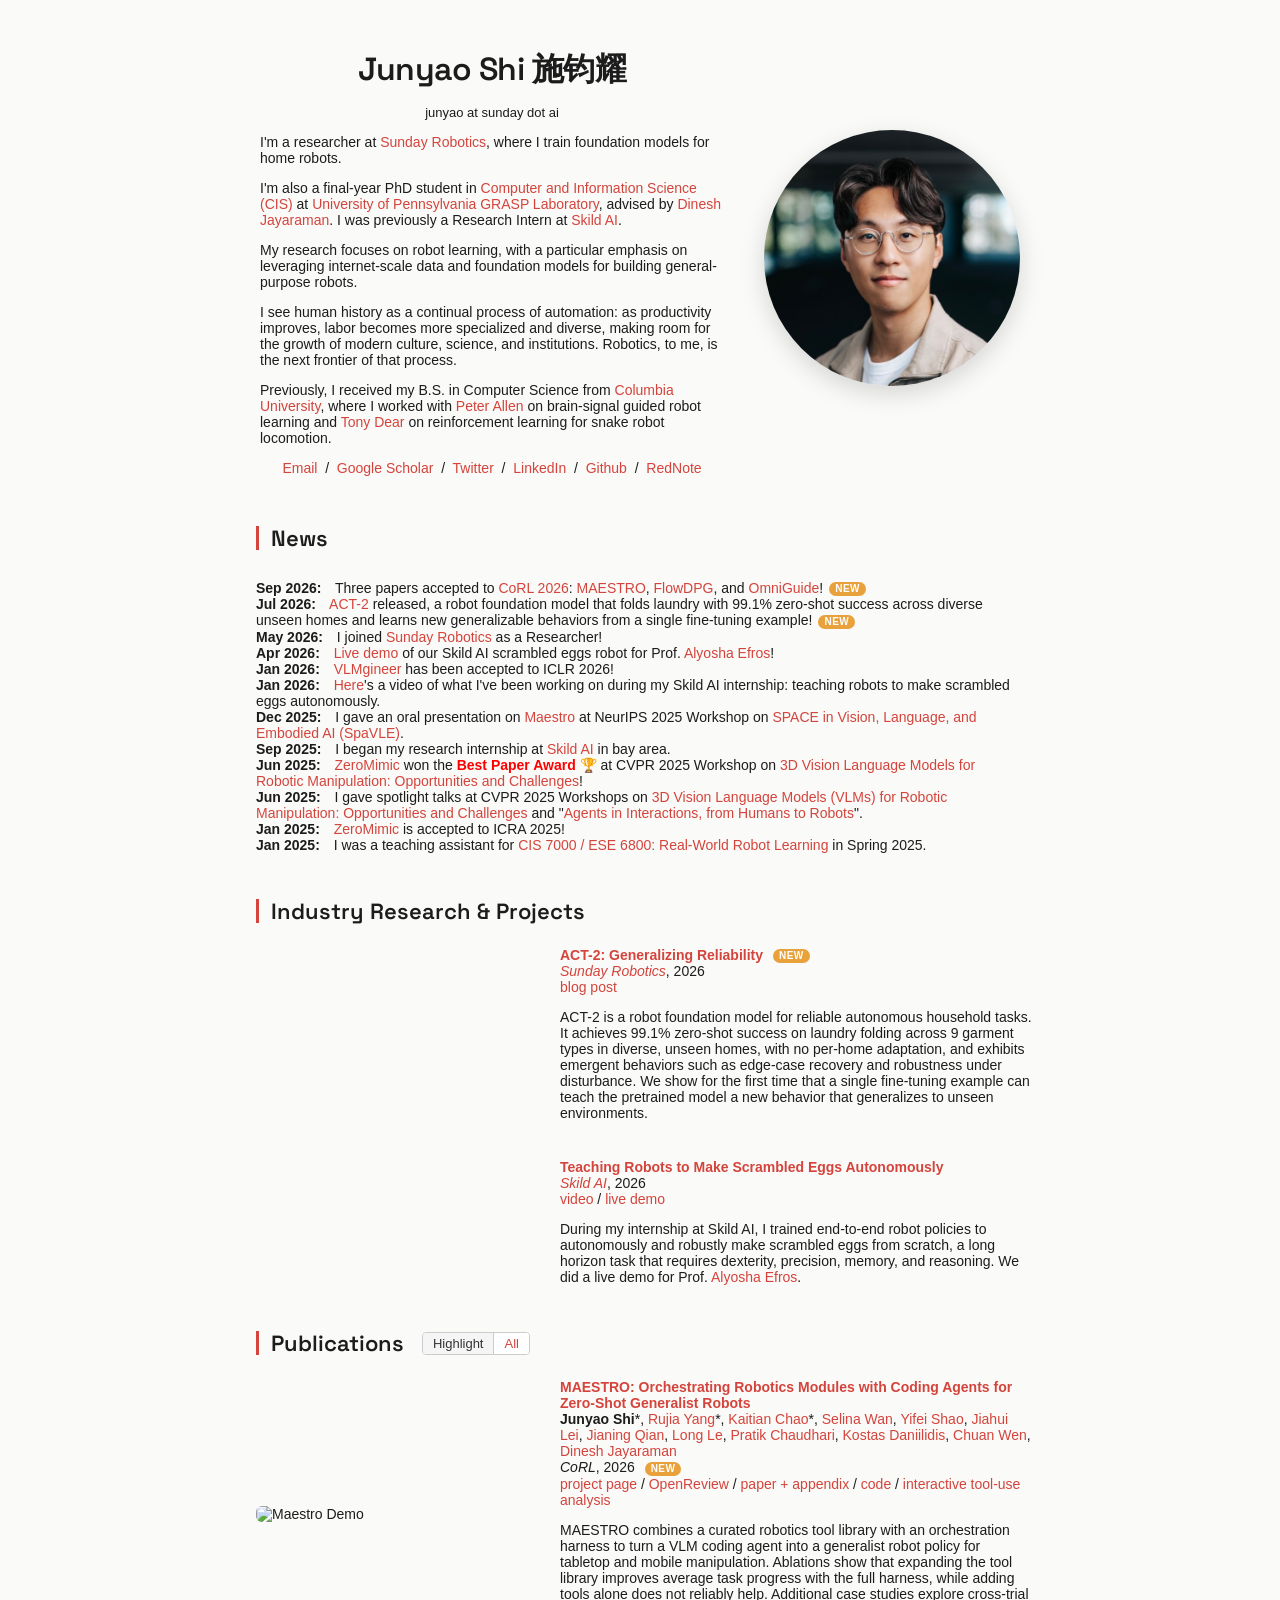
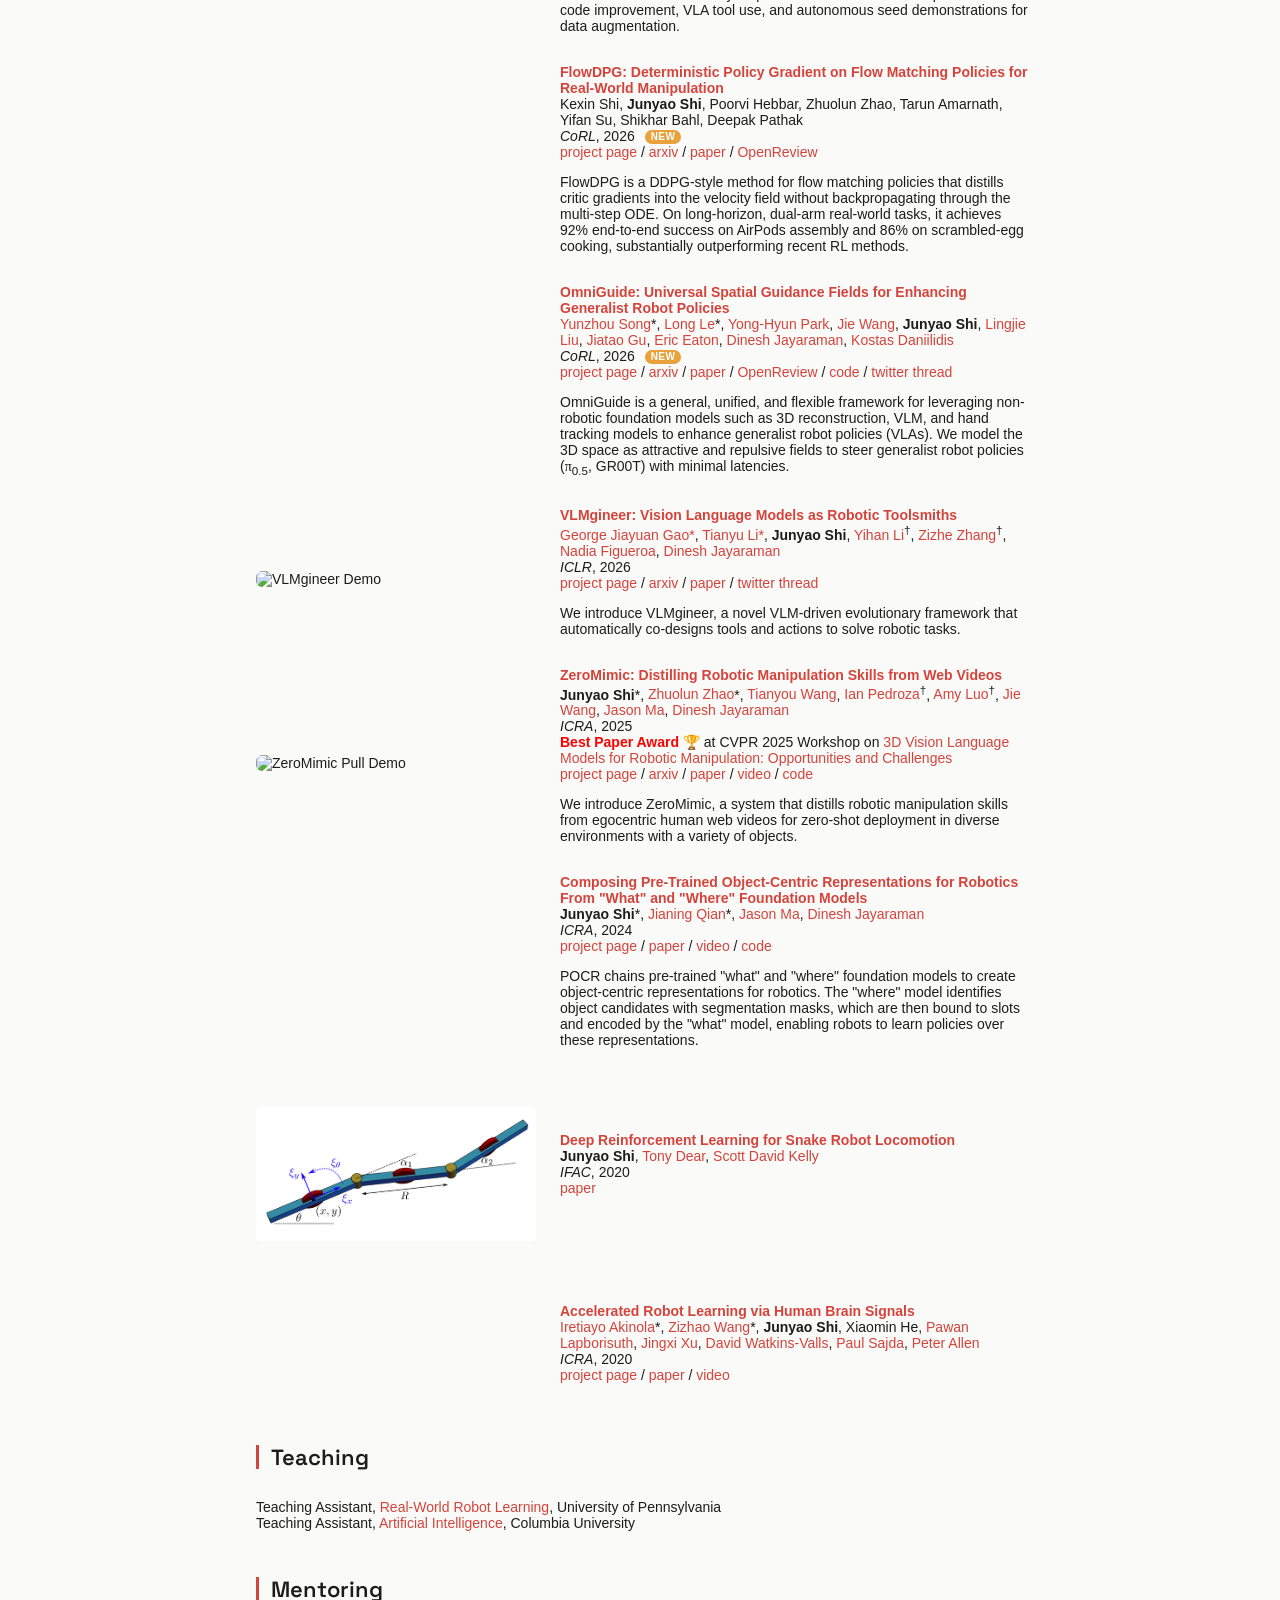
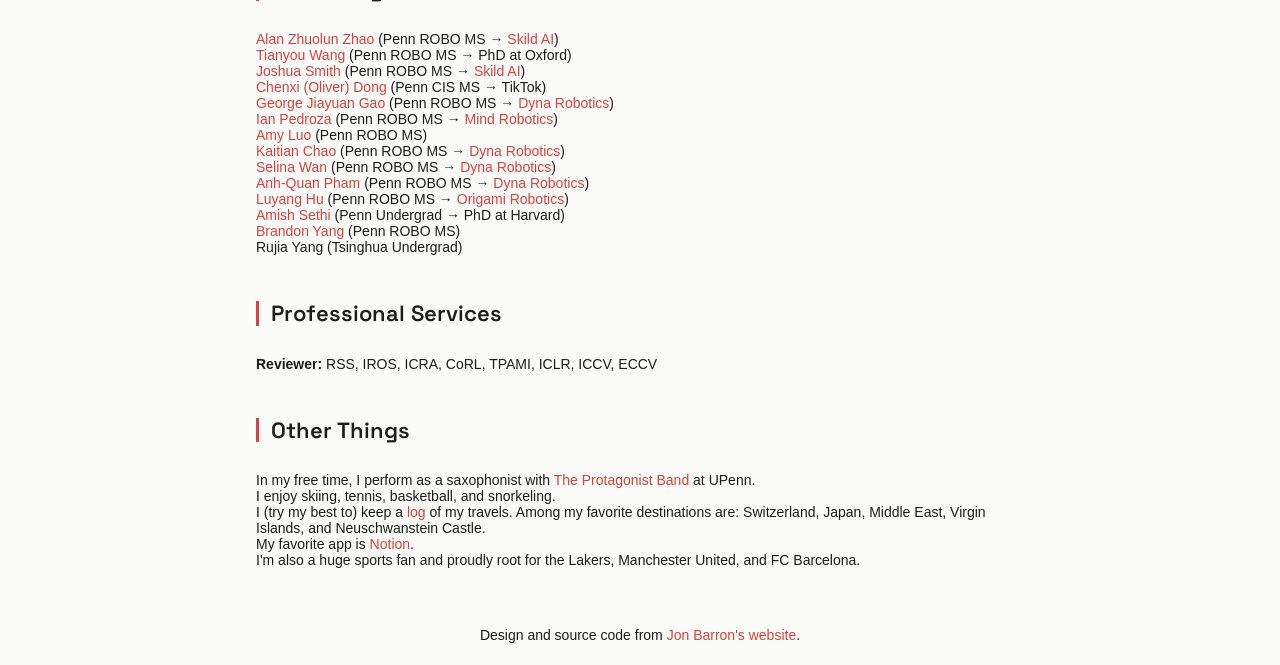
==== index.html @ 3a217b3f "Update MAESTRO code link to penn-pal-lab repository" ====
<!DOCTYPE HTML>
<html lang="en">
  <head>
    <meta http-equiv="Content-Type" content="text/html; charset=UTF-8">

    <title>Junyao Shi</title>

    <meta name="author" content="Junyao Shi">
    <link rel="icon" type="image/png" sizes="32x32" href="images/favicon/memo-32.png">
    <link rel="icon" type="image/png" sizes="16x16" href="images/favicon/memo-16.png">
    <link rel="apple-touch-icon" sizes="180x180" href="images/favicon/memo-180.png">
    <link rel="preconnect" href="https://fonts.googleapis.com">
    <link rel="preconnect" href="https://fonts.gstatic.com" crossorigin>
    <link href="https://fonts.googleapis.com/css2?family=Space+Grotesk:wght@500;600;700&display=swap" rel="stylesheet">
    <link rel="stylesheet" type="text/css" href="stylesheet.css">
    
  </head>

  <body class="filter-highlight">
    <table style="width:100%;max-width:800px;border:0px;border-spacing:0px;border-collapse:separate;margin-right:auto;margin-left:auto;"><tbody>
      <tr style="padding:0px">
        <td style="padding:0px">
          <table style="width:100%;border:0px;border-spacing:0px;border-collapse:separate;margin-right:auto;margin-left:auto;"><tbody>
            <tr style="padding:0px">
              <td style="padding:2.5%;width:63%;vertical-align:middle">
                <p class="name" style="text-align: center;">
                  Junyao Shi 施钧耀
                </p>
                <p style="text-align: center; font-size: small;">
                  junyao at sunday dot ai
                </p>
                <p>I'm a researcher at <a href="https://sunday.ai">Sunday Robotics</a>, where I train foundation models for home robots.
                </p>
                <p>I'm also a final-year PhD student in <a href="https://www.cis.upenn.edu/">Computer and Information Science (CIS)</a>
                  at <a href="https://www.upenn.edu/">University of Pennsylvania</a> <a href="https://www.grasp.upenn.edu/">GRASP Laboratory</a>,
                  advised by <a href="https://www.seas.upenn.edu/~dineshj/">Dinesh Jayaraman</a>. I was previously a Research Intern at <a href="https://www.skild.ai/">Skild AI</a>.
                </p>
                <p>
                  My research focuses on robot learning, with a particular emphasis on leveraging internet-scale data and foundation models for building general-purpose robots. 
                  <!-- My ultimate goal is to free humans from dangerous or mundane tasks by entrusting them to machines. -->
                </p>
                <p>
                  I see human history as a continual process of automation: as productivity improves, labor becomes more specialized and diverse, making room for the growth of modern culture, science, and institutions. Robotics, to me, is the next frontier of that process.</p>
                <p>
                  Previously, I received my B.S. in Computer Science from <a href="https://www.columbia.edu/">Columbia University</a>, 
                  where I worked with <a href="https://www.cs.columbia.edu/~allen/">Peter Allen</a> on brain-signal guided robot learning 
                  and <a href="https://tonydear.com/">Tony Dear</a> on reinforcement learning for snake robot locomotion.
                </p>
                <p>
                  <!-- <span style="color:#b35a20;">Feel free to reach out if interested in research discussion / collaboration! </span> -->
                  <!-- <span style="color:#b35a20;">I am also looking to mentor highly motivated students to work on research projects.  -->
                    <!-- Please send me an email if you are interested.</span> -->
                </p>
                <p style="text-align:center">
                  <a href="mailto:junys@engineering.upenn.edu">Email</a> &nbsp;/&nbsp;
                  <!-- <a href="data/JonBarron-bio.txt">Bio</a> &nbsp;/&nbsp; -->
                  <a href="https://scholar.google.com/citations?user=XAhGkq8AAAAJ&hl">Google Scholar</a> &nbsp;/&nbsp;
                  <!-- <a href="data/Junyao_Shi_CV_2026_3.pdf">CV</a> &nbsp;/&nbsp; -->
                  <a href="https://x.com/JunyaoShi">Twitter</a> &nbsp;/&nbsp;
                  <a href="https://www.linkedin.com/in/junyaoshi/">LinkedIn</a> &nbsp;/&nbsp;
                  <!-- <a href="https://bsky.app/profile/jonbarron.bsky.social">Bluesky</a> &nbsp;/&nbsp; -->
                  <a href="https://github.com/junyaoshi">Github</a> &nbsp;/&nbsp;
                  <a href="https://www.xiaohongshu.com/user/profile/5b70483bf7e8b94224af2e6e">RedNote</a>
                </p>
              </td>
              <td style="padding:2.5%;width:37%;max-width:37%">
                <a href="images/JunyaoShi.jpeg"><img style="width:100%;max-width:100%;object-fit: cover; border-radius: 50%;" alt="profile photo" src="images/JunyaoShi.jpeg" class="hoverZoomLink profile-photo"></a>
              </td>
            </tr>
          </tbody></table>

          <table style="width:100%;border:0px;border-spacing:0px;border-collapse:separate;margin-right:auto;margin-left:auto;"><tbody>
            <tr>
              <td style="padding:16px;width:100%;vertical-align:middle">
                <h2>News</h2>
              </td>
            </tr>
          </tbody></table>
          <table style="width:100%;border:0px;border-spacing:0px;border-collapse:separate;margin-right:auto;margin-left:auto;"><tbody>
            <tr>
              <td style="padding:0px 16px 16px 16px;width:100%;vertical-align:middle">
                <ul style="list-style-type: none; padding-left: 0;">
                  <li><strong style="margin-right: 10px;">Sep 2026:</strong> Three papers accepted to <a href="https://www.corl.org/">CoRL 2026</a>: <a href="https://maestro-robot.github.io/">MAESTRO</a>, <a href="https://flowdpg.github.io/">FlowDPG</a>, and <a href="https://omniguide.github.io/">OmniGuide</a>!<span class="new-badge">New</span></li>
                  <li><strong style="margin-right: 10px;">Jul 2026:</strong> <a href="https://www.sunday.ai/blog/act-2-preview">ACT-2</a> released, a robot foundation model that folds laundry with 99.1% zero-shot success across diverse unseen homes and learns new generalizable behaviors from a single fine-tuning example!<span class="new-badge">New</span></li>
                  <li><strong style="margin-right: 10px;">May 2026:</strong> I joined <a href="https://sunday.ai">Sunday Robotics</a> as a Researcher!</li>
                  <li><strong style="margin-right: 10px;">Apr 2026:</strong> <a href="https://x.com/JunyaoShi/status/2042015315794800910?s=20">Live demo</a> of our Skild AI scrambled eggs robot for Prof. <a href="https://people.eecs.berkeley.edu/~efros/">Alyosha Efros</a>!</li>
                  <li><strong style="margin-right: 10px;">Jan 2026:</strong> <a href="https://vlmgineer.github.io/release">VLMgineer</a> has been accepted to ICLR 2026!</li>
                  <li><strong style="margin-right: 10px;">Jan 2026:</strong> <a href="https://x.com/JunyaoShi/status/2010837806328004721">Here</a>'s a video of what I've been working on during my Skild AI internship: teaching robots to make scrambled eggs autonomously.</li>
                  <li><strong style="margin-right: 10px;">Dec 2025:</strong> I gave an oral presentation on <a href="https://maestro-robot.github.io/">Maestro</a> at NeurIPS 2025 Workshop on <a href="https://space-in-vision-language-embodied-ai.github.io/">SPACE in Vision, Language, and Embodied AI (SpaVLE)</a>.</li>
                  <!-- <li><strong style="margin-right: 10px;">Sep 2025:</strong> I presented an oral talk on <a href="https://maestro-robot.github.io/">Maestro</a> at <a href="https://sites.google.com/view/corl-roboarena">CoRL 2025 RoboArena Workshop</a>.</li> -->
                  <li><strong style="margin-right: 10px;">Sep 2025:</strong> I began my research internship at <a href="https://www.skild.ai/">Skild AI</a> in bay area.</li>
                  <!-- <li><strong style="margin-right: 10px;">Jun 2025:</strong> I will be joining <a href="https://www.skild.ai/">Skild AI</a> in bay area as a Research Intern in Sept 2025.</li> -->
                  <!-- <li><strong style="margin-right: 10px;">Jun 2025:</strong> <a href="https://vlmgineer.github.io/release">VLMgineer</a> is accepted to oral at RSS 2025 Workshop on <a href="https://rss-hardware-intelligence.github.io/">Robot Hardware-Aware Intelligence</a>!</li> -->
                  <li><strong style="margin-right: 10px;">Jun 2025:</strong> <a href="https://zeromimic.github.io/">ZeroMimic</a> won the <span style="color:red;"><strong>Best Paper Award 🏆</strong></span> 
                    at CVPR 2025 Workshop on <a href="https://robo-3dvlms.github.io/">3D Vision Language Models for Robotic Manipulation: Opportunities and Challenges</a>!</li>
                  <li><strong style="margin-right: 10px;">Jun 2025:</strong> I gave spotlight talks at CVPR 2025 Workshops on
                    <a href="https://robo-3dvlms.github.io/">3D Vision Language Models (VLMs) for Robotic Manipulation: Opportunities and Challenges</a> and "<a href="https://agents-in-interactions.github.io/">Agents in Interactions, from Humans to Robots</a>".</li>
                  <li><strong style="margin-right: 10px;">Jan 2025:</strong> <a href="https://zeromimic.github.io/">ZeroMimic</a> is accepted to ICRA 2025!</li>
                  <li><strong style="margin-right: 10px;">Jan 2025:</strong> I was a teaching assistant for <a href="https://antonilo.github.io/real_world_robot_learning_sp25/">CIS 7000 / ESE 6800: Real-World Robot Learning</a> in Spring 2025.</li>
                  <!-- <li><strong style="margin-right: 10px;">May 2024:</strong>Presented <a href="https://sites.google.com/view/pocr">POCR</a> at ICRA 2024.</li> -->
                </ul>
              </td>
            </tr>
          </tbody></table>

          <table style="width:100%;border:0px;border-spacing:0px;border-collapse:separate;margin-right:auto;margin-left:auto;"><tbody>
            <tr>
              <td style="padding:16px;width:100%;vertical-align:middle">
                <h2>Industry Research &amp; Projects</h2>
              </td>
            </tr>
          </tbody></table>
          <table style="width:100%;border:0px;border-spacing:0px;border-collapse:separate;margin-right:auto;margin-left:auto;"><tbody>

    <tr>
      <td style="padding:16px;width:20%;vertical-align:middle">
        <div style="display:flex; align-items:center; justify-content:center;">
          <div class="one">
            <div class="two" id="act2_video" style="opacity:1;">
              <video width="100%" height="100%" muted autoplay loop playsinline>
                <source src="images/sunday/act2_folding.mp4" type="video/mp4">
                Your browser does not support the video tag.
              </video>
            </div>
          </div>
        </div>
      </td>
      <td style="padding:8px;width:80%;vertical-align:middle">
        <a href="https://www.sunday.ai/blog/act-2-preview">
          <span class="papertitle">ACT-2: Generalizing Reliability</span>
        </a>
        <span class="new-badge">New</span>
        <br>
        <em><a href="https://sunday.ai">Sunday Robotics</a></em>, 2026
        <br>
        <a href="https://www.sunday.ai/blog/act-2-preview">blog post</a>
        <p></p>
        <p>
          ACT-2 is a robot foundation model for reliable autonomous household tasks. It achieves 99.1% zero-shot success on laundry folding across 9 garment types in diverse, unseen homes, with no per-home adaptation, and exhibits emergent behaviors such as edge-case recovery and robustness under disturbance. We show for the first time that a single fine-tuning example can teach the pretrained model a new behavior that generalizes to unseen environments.
        </p>
      </td>
    </tr>

    <tr>
      <td style="padding:16px;width:20%;vertical-align:middle">
        <div style="display:flex; align-items:center; justify-content:center;">
          <div class="one">
            <div class="two" id="skild_eggs_video" style="opacity:1;">
              <video width="100%" height="100%" muted autoplay loop playsinline>
                <source src="images/skild/skild_scrambled_eggs.MP4" type="video/mp4">
                Your browser does not support the video tag.
              </video>
            </div>
          </div>
        </div>
      </td>
      <td style="padding:8px;width:80%;vertical-align:middle">
        <a href="https://x.com/JunyaoShi/status/2010837806328004721">
          <span class="papertitle">Teaching Robots to Make Scrambled Eggs Autonomously</span>
        </a>
        <br>
        <!-- <strong>Junyao Shi</strong> -->
        <!-- <br> -->
        <em><a href="https://www.skild.ai/">Skild AI</a></em>, 2026
        <br>
        <a href="https://x.com/JunyaoShi/status/2010837806328004721">video</a>
        /
        <a href="https://x.com/JunyaoShi/status/2042015315794800910?s=20">live demo</a>
        <p></p>
        <p>
          During my internship at Skild AI, I trained end-to-end robot policies to autonomously and robustly make scrambled eggs from scratch, a long horizon task that requires dexterity, precision, memory, and reasoning. We did a live demo for Prof. <a href="https://people.eecs.berkeley.edu/~efros/">Alyosha Efros</a>.
        </p>
      </td>
    </tr>

          </tbody></table>

          <table style="width:100%;border:0px;border-spacing:0px;border-collapse:separate;margin-right:auto;margin-left:auto;"><tbody>
              <tr>
              <td style="padding:16px;width:100%;vertical-align:middle">
                <!-- <h2>Research</h2> -->
                <h2 style="display:inline-block;vertical-align:middle;">Publications</h2>
                <span class="pub-toggle" role="tablist" aria-label="Publications filter">
                  <button type="button" class="active" data-filter="highlight" aria-pressed="true">Highlight</button>
                  <button type="button" data-filter="all" aria-pressed="false">All</button>
                </span>
                <!-- <p>
                  I'm interested in computer vision, deep learning, generative AI, and image processing. Most of my research is about inferring the physical world (shape, motion, color, light, etc) from images, usually with radiance fields. Some papers are <span class="highlight">highlighted</span>.
                </p> -->
              </td>
            </tr>
          </tbody></table>
          <table style="width:100%;border:0px;border-spacing:0px;border-collapse:separate;margin-right:auto;margin-left:auto;"><tbody>

    <tr>
      <td style="padding:16px;width:20%;vertical-align:middle">
        <div style="display:flex; align-items:center; justify-content:center;">
          <div class="one">
            <div class="two" id="maestro_video" style="opacity:1;">
              <img width="100%" src="images/maestro/maestro-mobile.gif" alt="Maestro Demo">
            </div>
          </div>
        </div>
      </td>
      <td style="padding:8px;width:80%;vertical-align:middle">
        <a href="https://maestro-robot.github.io/">
          <span class="papertitle">MAESTRO: Orchestrating Robotics Modules with Coding Agents for Zero-Shot Generalist Robots</span>
        </a>
        <br>
        <strong>Junyao Shi</strong>*,
        <a href="https://www.linkedin.com/in/rujia-yang-810415356/">Rujia Yang</a>*,
        <a href="https://beethoven-q.github.io/kaitianchao/">Kaitian Chao</a>*,
        <a href="https://selina22.github.io/">Selina Wan</a>,
        <a href="https://shaoyifei96.github.io/">Yifei Shao</a>,
        <a href="https://jiahuilei.com/">Jiahui Lei</a>,
        <a href="https://scholar.google.com/citations?user=o67NTxYAAAAJ&hl=en">Jianing Qian</a>,
        <a href="https://vlongle.github.io/">Long Le</a>,
        <a href="https://pratikac.github.io/">Pratik Chaudhari</a>,
        <a href="https://www.cis.upenn.edu/~kostas/">Kostas Daniilidis</a>,
        <a href="https://alvinwen428.github.io/">Chuan Wen</a>,
        <a href="https://www.seas.upenn.edu/~dineshj/">Dinesh Jayaraman</a>
        <br>
        <em>CoRL</em>, 2026 <span class="new-badge">New</span>
        <br>
        <a href="https://maestro-robot.github.io/">project page</a>
        /
        <a href="https://openreview.net/forum?id=BxW31Dilgn">OpenReview</a>
        /
        <a href="data/MAESTRO.pdf">paper + appendix</a>
        /
        <a href="https://github.com/penn-pal-lab/maestro">code</a>
        /
        <a href="https://maestro-robot.github.io/Interactive_visualization/">interactive tool-use analysis</a>
        <p></p>
        <p>
          MAESTRO combines a curated robotics tool library with an orchestration harness to turn a VLM coding agent into a generalist robot policy for tabletop and mobile manipulation. Ablations show that expanding the tool library improves average task progress with the full harness, while adding tools alone does not reliably help. Additional case studies explore cross-trial code improvement, VLA tool use, and autonomous seed demonstrations for data augmentation.
        </p>
      </td>
    </tr>

    <tr>
      <td style="padding:16px;width:20%;vertical-align:middle">
        <div style="display:flex; align-items:center; justify-content:center;">
          <div class="one">
            <div class="two" id="flowdpg_video" style="opacity:1;">
              <video width="100%" height="100%" muted autoplay loop playsinline>
                <source src="images/flowdpg/flowdpg_regrasp.mp4" type="video/mp4">
                Your browser does not support the video tag.
              </video>
            </div>
          </div>
        </div>
      </td>
      <td style="padding:8px;width:80%;vertical-align:middle">
        <a href="https://flowdpg.github.io/">
          <span class="papertitle">FlowDPG: Deterministic Policy Gradient on Flow Matching Policies for Real-World Manipulation</span>
        </a>
        <br>
        Kexin Shi,
        <strong>Junyao Shi</strong>,
        Poorvi Hebbar,
        Zhuolun Zhao,
        Tarun Amarnath,
        Yifan Su,
        Shikhar Bahl,
        Deepak Pathak
        <br>
        <em>CoRL</em>, 2026 <span class="new-badge">New</span>
        <br>
        <a href="https://flowdpg.github.io/">project page</a>
        /
        <a href="https://arxiv.org/abs/2606.22303">arxiv</a>
        /
        <a href="https://flowdpg.github.io/static/images/main.pdf">paper</a>
        /
        <a href="https://openreview.net/forum?id=Wv9xF5Ii7L">OpenReview</a>
        <p></p>
        <p>
          FlowDPG is a DDPG-style method for flow matching policies that distills critic gradients into the velocity field without backpropagating through the multi-step ODE. On long-horizon, dual-arm real-world tasks, it achieves 92% end-to-end success on AirPods assembly and 86% on scrambled-egg cooking, substantially outperforming recent RL methods.
        </p>
      </td>
    </tr>

    <tr>
      <td style="padding:16px;width:20%;vertical-align:middle">
        <div style="display:flex; align-items:center; justify-content:center;">
          <div class="one">
            <div class="two" id="omniguide_video" style="opacity:1;">
              <video width="100%" height="100%" muted autoplay loop playsinline>
                <source src="images/omniguide/omniguide_thumbnail.mp4" type="video/mp4">
                Your browser does not support the video tag.
              </video>
            </div>
          </div>
        </div>
      </td>
      <td style="padding:8px;width:80%;vertical-align:middle">
        <a href="https://omniguide.github.io/">
          <span class="papertitle">OmniGuide: Universal Spatial Guidance Fields for Enhancing Generalist Robot Policies</span>
        </a>
        <br>
        <a href="https://timsong412.github.io/">Yunzhou Song</a>*,
        <a href="https://vlongle.github.io/">Long Le</a>*,
        <a href="https://enkeejunior1.github.io/">Yong-Hyun Park</a>,
        <a href="https://everloom-129.github.io/">Jie Wang</a>,
        <strong>Junyao Shi</strong>,
        <a href="https://www.cis.upenn.edu/~lingjie/">Lingjie Liu</a>,
        <a href="https://jiataogu.me/">Jiatao Gu</a>,
        <a href="https://www.seas.upenn.edu/~eeaton/">Eric Eaton</a>,
        <a href="https://www.seas.upenn.edu/~dineshj/">Dinesh Jayaraman</a>,
        <a href="https://www.cis.upenn.edu/~kostas/">Kostas Daniilidis</a>
        <br>
        <em>CoRL</em>, 2026 <span class="new-badge">New</span>
        <br>
        <a href="https://omniguide.github.io/">project page</a>
        /
        <a href="https://arxiv.org/abs/2603.10052">arxiv</a>
        /
        <a href="https://arxiv.org/pdf/2603.10052">paper</a>
        /
        <a href="https://openreview.net/forum?id=PEWWDUL10X">OpenReview</a>
        /
        <a href="https://github.com/daniilidis-group/OmniGuide">code</a>
        /
        <a href="https://x.com/KostasPenn/status/2032264579309310446?s=20">twitter thread</a>
        <p></p>
        <p>
          OmniGuide is a general, unified, and flexible framework for leveraging non-robotic foundation models such as 3D reconstruction, VLM, and hand tracking models to enhance generalist robot policies (VLAs). We model the 3D space as attractive and repulsive fields to steer generalist robot policies (<span style="font-family: 'Cambria Math', 'STIX Two Math', 'Latin Modern Math', serif; font-style: normal;">&#960;</span><sub>0.5</sub>, GR00T) with minimal latencies.
        </p>
      </td>
    </tr>

    <tr>
      <td style="padding:16px;width:20%;vertical-align:middle">
        <div style="display:flex; align-items:center; justify-content:center;">
          <div class="one">
            <div class="two" id="vlmgineer_video" style="opacity:1;">
              <img width="100%" src="images/vlmgineer/vlmgineer-intro-cut.gif" alt="VLMgineer Demo">
            </div>
          </div>
        </div>
      </td>
      <td style="padding:8px;width:80%;vertical-align:middle">
        <a href="https://vlmgineer.github.io/release">
          <span class="papertitle">VLMgineer: Vision Language Models as Robotic Toolsmiths</span>
        </a>
        <br>
        <a href="https://ggao22.github.io/">George Jiayuan Gao*</a>,
        <a href="https://imtianyuli.com/">Tianyu Li*</a>,
        <strong>Junyao Shi</strong>,
        <a href="https://yihanli126.github.io/">Yihan Li</a><sup>†</sup>,
        <a href="https://www.grasp.upenn.edu/people/zizhe-zhang/">Zizhe Zhang</a><sup>†</sup>,
        <a href="https://nbfigueroa.github.io/">Nadia Figueroa</a>,
        <a href="https://www.seas.upenn.edu/~dineshj/">Dinesh Jayaraman</a>
        <br>
        <em>ICLR</em>, 2026 
        <br>
        <a href="https://vlmgineer.github.io/release">project page</a>
        /
        <a href="https://arxiv.org/abs/2507.12644">arxiv</a>
        /
        <a href="https://vlmgineer.github.io/static/VLMgineer.pdf">paper</a>
        /
        <a href="https://x.com/JunyaoShi/status/1936529447605170639">twitter thread</a>
        <p></p>
        <p>
          We introduce VLMgineer, a novel VLM-driven evolutionary framework that automatically co-designs tools and actions to solve robotic tasks.
        </p>
      </td>
    </tr>

    <tr class="non-highlight">
      <td style="padding:16px;width:20%;vertical-align:middle">
        <div style="display:flex; align-items:center; justify-content:center;">
          <div class="one">
            <div class="two" id="p2r_image" style="opacity:1;">
              <img width="100%" src="images/points2reward/p2r_method.jpg" alt="Points2Reward Method">
            </div>
          </div>
        </div>
      </td>
      <td style="padding:8px;width:80%;vertical-align:middle">
        <a href="#">
          <span class="papertitle">Points2Reward: Robotic Manipulation Rewards from Just One Video</span>
        </a>
        <br>
        <strong>Junyao Shi</strong>,
        <a href="https://www.linkedin.com/in/joshua-smith-32b165158/">Joshua Smith</a>,
        <a href="https://scholar.google.com/citations?user=o67NTxYAAAAJ&hl">Jianing Qian</a>,
        <a href="https://www.seas.upenn.edu/~dineshj/">Dinesh Jayaraman</a>
        <br>
        <a href="https://points2reward.github.io/">project page</a>
        /
        <a href="https://points2reward.github.io/static/Points2Reward.pdf">paper</a>
        <br>
        <em>RSS Workshop on Semantic Reasoning and Goal Understanding in Robotics</em>, 2025
        <br>
        <p></p>
        <p>
          We propose "Points2Reward" (P2R), which effectively computes dense rewards from a single video. To do this, P2R tracks task-relevant object points in task demonstrations and policy rollouts, and matches them to compare the desired and achieved object trajectories to generate reward scores.
        </p>
      </td>
    </tr>

    <tr>
      <td style="padding:16px;width:20%;vertical-align:middle">
        <div style="display:flex; align-items:center; justify-content:center;">
          <div class="one">
            <div class="two" id="zeromimic_video" style="opacity:1;">
              <img width="100%" src="images/zeromimic/zeromimic_pull_gif.gif" alt="ZeroMimic Pull Demo">
            </div>
          </div>
        </div>
      </td>
      <td style="padding:8px;width:80%;vertical-align:middle">
        <a href="https://zeromimic.github.io/">
          <span class="papertitle">ZeroMimic: Distilling Robotic Manipulation Skills from Web Videos</span>
        </a>
        <br>
        <strong>Junyao Shi</strong>*,
        <a href="https://zhaolebor.github.io/">Zhuolun Zhao</a>*,
        <a href="https://viccccciv.github.io/Tianyouwang.github.io/">Tianyou Wang</a>,
        <a href="https://ianpedroza.github.io/">Ian Pedroza</a><sup>†</sup>,
        <a href="https://www.linkedin.com/in/amy-luo-187962199/">Amy Luo</a><sup>†</sup>,
        <a href="https://everloom-129.github.io/">Jie Wang</a>,
        <a href="https://jasonma2016.github.io/">Jason Ma</a>,
        <a href="https://www.seas.upenn.edu/~dineshj/">Dinesh Jayaraman</a>
        <br>
        <em>ICRA</em>, 2025 
        <br>
        <font color="red"><strong>Best Paper Award 🏆</strong></font> at CVPR 2025 Workshop on <a href="https://robo-3dvlms.github.io/">3D Vision Language Models for Robotic Manipulation: Opportunities and Challenges</a>
        <br>
        <a href="https://zeromimic.github.io/">project page</a>
        /
        <a href="https://arxiv.org/abs/2503.23877">arxiv</a>
        /
        <a href="https://zeromimic.github.io/static/ZeroMimic.pdf">paper</a>
        /
        <a href="https://youtu.be/nFhNSsR7TEY">video</a>
        /
        <a href="https://github.com/junyaoshi/ZeroMimic">code</a>
        <p></p>
        <p>
          We introduce ZeroMimic, a system that distills robotic manipulation skills from egocentric human web videos for zero-shot deployment in diverse environments with a variety of objects. 
        </p>
      </td>
    </tr>

    <tr>
      <td style="padding:16px;width:20%;vertical-align:middle">
        <div style="display:flex; align-items:center; justify-content:center;">
          <div class="one">
            <div class="two" id="pocr_video" style="opacity:1;">
              <video width="100%" height="100%" muted autoplay loop playsinline>
                <source src="images/pocr/video-pocr.mp4" type="video/mp4">
                Your browser does not support the video tag.
              </video>
            </div>
          </div>
        </div>
      </td>
      <td style="padding:8px;width:80%;vertical-align:middle">
        <a href="https://sites.google.com/view/pocr">
          <span class="papertitle">Composing Pre-Trained Object-Centric Representations for Robotics From "What" and "Where" Foundation Models
            </span>
        </a>
        <br>
        <strong>Junyao Shi</strong>*,
        <a href="https://scholar.google.com/citations?user=o67NTxYAAAAJ&hl">Jianing Qian</a>*,
        <a href="https://jasonma2016.github.io/">Jason Ma</a>,
        <a href="https://www.seas.upenn.edu/~dineshj/">Dinesh Jayaraman</a>
        <br>
        <em>ICRA</em>, 2024 
        <!-- &nbsp;<font color="red"><strong>(Oral Presentation)</strong></font> -->
        <br>
        <a href="https://sites.google.com/view/pocr">project page</a>
        /
        <a href="https://arxiv.org/abs/2404.13474">paper</a>
        /
        <a href="https://youtu.be/nP28ONBXh-I">video</a>
        /
        <a href="https://github.com/junyaoshi/POCR">code</a>
        <p></p>
        <p>
          POCR chains pre-trained "what" and "where" foundation models to create object-centric representations for robotics. 
          The "where" model identifies object candidates with segmentation masks, which are then bound to slots and encoded by the "what" model, 
          enabling robots to learn policies over these representations.
    </tr>

    <tr class="non-highlight">
      <td style="padding:16px;width:20%;vertical-align:middle">
        <div style="display:flex; align-items:center; justify-content:center;">
          <div class="one">
            <div class="two" id="dontyell_image" style="opacity:1;">
              <img src="images/dont_yell/dont_yell.png" width="100%" alt="Don't Yell at Your Robot" style="margin-top: 20px;">
            </div>
          </div>
        </div>
      </td>
      <td style="padding:8px;width:80%;vertical-align:middle">
        <a href="https://sites.google.com/sas.upenn.edu/dontyellatyourrobot">
          <span class="papertitle">
            Don't Yell at Your Robot: Physical Correction as the Collaborative Interface for Language Model Powered Robots
          </span>
        </a>
        <br>
        <a href="https://zhangchuye.github.io/">Chuye Zhang</a>*,
        <a href="https://scholar.google.com/citations?user=MpdsJF0AAAAJ&hl=en">Yifei Simon Shao</a>*,
        <a href="https://www.linkedin.com/in/theharshilparekh/">Harshil Parekh</a>,
        <strong>Junyao Shi</strong>,
        <a href="https://pratikac.github.io/">Pratik Chaudhari</a>,
        <a href="https://www.kumarrobotics.org/">Vijay Kumar</a>,
        <a href="https://nbfigueroa.github.io/">Nadia Figueroa</a>
        <br>
        <em>RSS Generative Modeling meets HRI Workshop</em>, 2024
        <br>
        <!-- <p></p> -->

        <a href="https://sites.google.com/sas.upenn.edu/dontyellatyourrobot">project page</a>
        /
        <a href="https://arxiv.org/abs/2412.12602">paper</a>
        /
        <a href="https://youtu.be/fY_BDzoNCw8?si=Wv90SmtfRmTtrI12">video</a>

      </td>
    </tr>
            
    <tr class="non-highlight">
      <td style="padding:16px;width:20%;vertical-align:middle">
        <div style="display:flex; align-items:center; justify-content:center;">
          <div class="one">
            <div class="two" id="maximizing_bci_image" style="opacity:1;">
              <img src="images/active_brain_rl/active_brain_rl.png" width="100%" alt="Maximizing BCI Human Feedback Using Active Learning" style="margin-top: 20px;">
            </div>
          </div>
        </div>
      </td>
      <td style="padding:8px;width:80%;vertical-align:middle">
        <a href="https://arxiv.org/abs/2008.04873">
          <span class="papertitle">
            Maximizing BCI Human Feedback Using Active Learning
          </span>
        </a>
        <br>
        <a href="https://wangzizhao.github.io/">Zizhao Wang</a>*, 
        <strong>Junyao Shi</strong>*, 
        <a href="https://research.nvidia.com/person/iretiayo-akinola">Iretiayo Akinola</a>*, 
        <a href="https://www.cs.columbia.edu/~allen/">Peter Allen</a>
        <br>
        <em>IROS</em>, 2020   	
        <br>
        <a href="https://arxiv.org/abs/2008.04873">paper</a>
      </td>
    </tr>

    <tr>
      <td style="padding:16px;width:20%;vertical-align:middle">
        <div style="display:flex; align-items:center; justify-content:center;">
          <div class="one">
            <div class="two" id="deep_reinforcement_learning_image" style="opacity:1;">
              <img src="images/snake_rl/snake_rl.png" width="100%" alt="Deep Reinforcement Learning for Snake Robot Locomotion" style="margin-top: 20px;">
            </div>
          </div>
        </div>
      </td>
      <td style="padding:8px;width:80%;vertical-align:middle">
        <a href="https://ifatwww.et.uni-magdeburg.de/ifac2020/media/pdfs/3952.pdf">
          <span class="papertitle">
            Deep Reinforcement Learning for Snake Robot Locomotion
          </span>
        </a>
        <br>
        <strong>Junyao Shi</strong>, 
        <a href="https://tonydear.com/">Tony Dear</a>, 
        <a href="https://scottdavidkelly.wikidot.com/">Scott David Kelly</a>
        <br>
        <em>IFAC</em>, 2020
        <br>
        <a href="https://ifatwww.et.uni-magdeburg.de/ifac2020/media/pdfs/3952.pdf">paper</a>
      </td>
    </tr>

    <tr>
      <td style="padding:16px;width:20%;vertical-align:middle">
        <div style="display:flex; align-items:center; justify-content:center;">
          <div class="one">
            <div class="two" id="accelerated_robot_learning_video" style="opacity:1;">
              <video width="100%" height="100%" muted autoplay loop playsinline>
                <source src="images/brain_rl/icra2020_bci.mp4" type="video/mp4">
                Your browser does not support the video tag.
              </video>
            </div>
          </div>
        </div>
      </td>
      <td style="padding:8px;width:80%;vertical-align:middle">
        <a href="https://crlab.cs.columbia.edu/brain_guided_rl/">
          <span class="papertitle">
            Accelerated Robot Learning via Human Brain Signals
          </span>
        </a>
        <br>
        <a href="https://research.nvidia.com/person/iretiayo-akinola/">Iretiayo Akinola</a>*, 
        <a href="https://wangzizhao.github.io/">Zizhao Wang</a>*, 
        <strong>Junyao Shi</strong>, 
        Xiaomin He, 
        <a href="https://www.linkedin.com/in/pawan-lapborisuth-263971149/">Pawan Lapborisuth</a>, 
        <a href="https://jxu.ai/">Jingxi Xu</a>, 
        <a href="https://davidjosephwatkins.com/">David Watkins-Valls</a>, 
        <a href="https://www.bme.columbia.edu/paul-sajda">Paul Sajda</a>, 
        <a href="https://www.cs.columbia.edu/~allen/">Peter Allen</a>
        <br>
        <em>ICRA</em>, 2020   					   
        <br>
        <a href="https://crlab.cs.columbia.edu/brain_guided_rl/">project page</a>
        /
        <a href="https://arxiv.org/abs/1910.00682">paper</a>
        /
        <a href="https://youtu.be/osJhN0-mF6k?si=5EXQCb-lI9RTCyQP">video</a>
      </td>
    </tr>
            

       

        



          
					<!-- <table style="width:100%; margin:0 auto; border:0; border-spacing:0; padding:16px;"><tbody>
            <tr>
              <td>
                <h2>Miscellanea</h2>
              </td>
            </tr>
          </tbody></table>
          <table style="width:100%;border:0px;border-spacing:0px;border-collapse:separate;margin-right:auto;margin-left:auto;"><tbody>
            
           
            <tr>
              <td align="center" style="padding:16px;width:20%;vertical-align:middle">
						     <div class="colored-box" style="background-color: #fcb97d;">
								 <h2>Micropapers</h2>
								 </div>
              </td>
              <td style="padding:8px;width:80%;vertical-align:middle">
                <a href="https://arxiv.org/abs/2112.11687">Squareplus: A Softplus-Like Algebraic Rectifier</a>
                <br>
                <a href="https://arxiv.org/abs/2010.09714">A Convenient Generalization of Schlick's Bias and Gain Functions</a>
                <br>
                <a href="https://arxiv.org/abs/1704.07483">Continuously Differentiable Exponential Linear Units</a>
                <br>
                <a href="https://jonbarron.info/data/cvpr2023_llm_workshop_annotated.pdf">Scholars & Big Models: How Can Academics Adapt?</a>
              </td>
            </tr>


            <tr>
              <td align="center" style="padding:16px;width:20%;vertical-align:middle">
						     <div class="colored-box" style="background-color: #aaba9e;">
								 <h2>Recorded Talks</h2>
								 </div>
              </td>
              <td style="padding:8px;width:80%;vertical-align:center">
                <a href="https://www.youtube.com/watch?v=h9vq_65eDas">View Dependent Podcast, 2024</a>
								<br>
                <a href="https://www.youtube.com/watch?v=4tDhYsFuEqo">Bay Area Robotics Symposium, 2023</a>
								<br>
                <a href="https://youtu.be/TvWkwDYtBP4?t=7604">EGSR Keynote, 2021</a>
								<br>
								<a href="https://www.youtube.com/watch?v=nRyOzHpcr4Q">TUM AI Lecture Series, 2020</a>
								<br>
								<a href="https://www.youtube.com/watch?v=HfJpQCBTqZs">Vision & Graphics Seminar at MIT, 2020</a>
              </td>
            </tr>

            <tr>
              <td align="center" style="padding:16px;width:20%;vertical-align:middle">
						     <div class="colored-box" style="background-color: #c6b89e;">
								 <h2>Academic Service</h2>
								 </div>
              </td>
              <td style="padding:8px;width:80%;vertical-align:center">
                <a href="https://iccv.thecvf.com/">Lead Area Chair, ICCV 2025</a>
                <br>
                <a href="https://cvpr.thecvf.com/Conferences/2025/Organizers">Lead Area Chair, CVPR 2025</a>
                <br>
                <a href="https://cvpr.thecvf.com/Conferences/2024/Organizers">Area Chair, CVPR 2024</a>
                <br>
                <a href="https://cvpr2023.thecvf.com/Conferences/2023/Organizers">Demo Chair, CVPR 2023</a>
                <br>
                <a href="https://cvpr2022.thecvf.com/area-chairs">Area Chair, CVPR 2022</a>
                <br>
                <a href="http://cvpr2021.thecvf.com/area-chairs">Area Chair & Award Committee Member, CVPR 2021</a>
                <br>
                <a href="http://cvpr2019.thecvf.com/area_chairs">Area Chair, CVPR 2019</a>
                <br>
                <a href="http://cvpr2018.thecvf.com/organizers/area_chairs">Area Chair, CVPR 2018</a>
              </td>
            </tr>
						
						
           
            <tr>
              <td align="center" style="padding:16px;width:20%;vertical-align:middle">
						     <div class="colored-box" style="background-color: #edd892;">
								 <h2>Teaching</h2>
								 </div>
              </td>
              <td style="padding:8px;width:80%;vertical-align:center">
                <a href="http://inst.eecs.berkeley.edu/~cs188/sp11/announcements.html">Graduate Student Instructor, CS188 Spring 2011</a>
                <br>
                <a href="http://inst.eecs.berkeley.edu/~cs188/fa10/announcements.html">Graduate Student Instructor, CS188 Fall 2010</a>
                <br>
                <a href="http://aima.cs.berkeley.edu/">Figures, "Artificial Intelligence: A Modern Approach", 3rd Edition</a>
              </td>
            </tr> -->

          </tbody></table>
          <table style="width:100%;border:0px;border-spacing:0px;border-collapse:separate;margin-right:auto;margin-left:auto;"><tbody>
            <tr>
              <td style="padding:16px;width:100%;vertical-align:middle">
                <h2>Teaching</h2>
              </td>
            </tr>
          </tbody></table>
          <table style="width:100%;border:0px;border-spacing:0px;border-collapse:separate;margin-right:auto;margin-left:auto;"><tbody>
            <tr>
              <td style="padding:0px 16px 16px 16px;width:100%;vertical-align:middle">
                <ul style="list-style-type: none; padding-left: 0;">
                  <li>Teaching Assistant, <a href="https://antonilo.github.io/real_world_robot_learning_sp25/">Real-World Robot Learning</a>, University of Pennsylvania</li>
                  <li>Teaching Assistant, <a href="https://tonydear.com/teaching/coms4701">Artificial Intelligence</a>, Columbia University</li>
                </ul>
              </td>
            </tr>
          </tbody></table>

          <table style="width:100%;border:0px;border-spacing:0px;border-collapse:separate;margin-right:auto;margin-left:auto;"><tbody>
            <tr>
              <td style="padding:16px;width:100%;vertical-align:middle">
                <h2>Mentoring</h2>
              </td>
            </tr>
          </tbody></table>
          <table style="width:100%;border:0px;border-spacing:0px;border-collapse:separate;margin-right:auto;margin-left:auto;"><tbody>
            <tr>
              <td style="padding:0px 16px 16px 16px;width:100%;vertical-align:middle">
                <ul style="list-style-type: none; padding-left: 0;">
                  <li><a href="https://zhaolebor.github.io/">Alan Zhuolun Zhao</a> (Penn ROBO MS &rarr; <a href="https://www.skild.ai/">Skild AI</a>)</li>
                  <li><a href="https://viccccciv.github.io/Tianyouwang.github.io/">Tianyou Wang</a> (Penn ROBO MS &rarr; PhD at Oxford)</li>
                  <li><a href="https://www.linkedin.com/in/joshua-smith-32b165158/">Joshua Smith</a> (Penn ROBO MS &rarr; <a href="https://www.skild.ai/">Skild AI</a>)</li>
                  <li><a href="https://www.linkedin.com/in/chenxi-oliver-dong/">Chenxi (Oliver) Dong</a> (Penn CIS MS &rarr; TikTok)</li>
                  <li><a href="https://ggao22.github.io/">George Jiayuan Gao</a> (Penn ROBO MS &rarr; <a href="https://www.dyna.co/">Dyna Robotics</a>)</li>
                  <li><a href="https://ianpedroza.github.io/">Ian Pedroza</a> (Penn ROBO MS &rarr; <a href="https://www.mindrobotics.com/">Mind Robotics</a>)</li>
                  <li><a href="https://www.linkedin.com/in/amy-luo-187962199/">Amy Luo</a> (Penn ROBO MS)</li>
                  <li><a href="https://www.grasp.upenn.edu/people/kaitian-chao/">Kaitian Chao</a> (Penn ROBO MS &rarr; <a href="https://www.dyna.co/">Dyna Robotics</a>)</li>
                  <li><a href="https://selina22.github.io/">Selina Wan</a> (Penn ROBO MS &rarr; <a href="https://www.dyna.co/">Dyna Robotics</a>)</li>
                  <li><a href="https://anhquanpham.github.io/">Anh-Quan Pham</a> (Penn ROBO MS &rarr; <a href="https://www.dyna.co/">Dyna Robotics</a>)</li>
                  <li><a href="https://www.linkedin.com/in/luyang-hu/">Luyang Hu</a> (Penn ROBO MS &rarr; <a href="https://www.origami-robotics.com/">Origami Robotics</a>)</li>
                  <li><a href="https://amishsethi.github.io/">Amish Sethi</a> (Penn Undergrad &rarr; PhD at Harvard)</li>
                  <li><a href="https://www.brandonyifanyang.com/">Brandon Yang</a> (Penn ROBO MS)</li>
                  <li>Rujia Yang (Tsinghua Undergrad)</li>
                </ul>
              </td>
            </tr>
          </tbody></table>

          <table style="width:100%;border:0px;border-spacing:0px;border-collapse:separate;margin-right:auto;margin-left:auto;"><tbody>
            <tr>
              <td style="padding:16px;width:100%;vertical-align:middle">
                <h2>Professional Services</h2>
              </td>
            </tr>
          </tbody></table>
          <table style="width:100%;border:0px;border-spacing:0px;border-collapse:separate;margin-right:auto;margin-left:auto;"><tbody>
            <tr>
              <td style="padding:0px 16px 16px 16px;width:100%;vertical-align:middle">
                <ul style="list-style-type: none; padding-left: 0;">
                  <li><strong>Reviewer:</strong> RSS, IROS, ICRA, CoRL, TPAMI, ICLR, ICCV, ECCV</li>
                </ul>
              </td>
            </tr>
          </tbody></table>

          <table style="width:100%;border:0px;border-spacing:0px;border-collapse:separate;margin-right:auto;margin-left:auto;"><tbody>
            <tr>
              <td style="padding:16px;width:100%;vertical-align:middle">
                <h2>Other Things</h2>
              </td>
            </tr>
          </tbody></table>
          <table style="width:100%;border:0px;border-spacing:0px;border-collapse:separate;margin-right:auto;margin-left:auto;"><tbody>
            <tr>
              <td style="padding:0px 16px 16px 16px;width:100%;vertical-align:middle">
                <p>
                  In my free time, I perform as a saxophonist with <a href="https://www.instagram.com/the_protagonists_band">The Protagonist Band</a> at UPenn.<br>
                  I enjoy skiing, tennis, basketball, and snorkeling.<br>
                  I (try my best to) keep a <a href="https://www.instagram.com/js.travelog">log</a> of my travels. Among my favorite destinations are: Switzerland, Japan, Middle East, Virgin Islands, and Neuschwanstein Castle.<br>
                  My favorite app is <a href="https://www.notion.com/">Notion</a>.<br>
                  I'm also a huge sports fan and proudly root for the Lakers, Manchester United, and FC Barcelona.
                </p>
              </td>
            </tr>
          </tbody></table>

          <table style="width:100%;border:0px;border-spacing:0px;border-collapse:separate;margin-right:auto;margin-left:auto;"><tbody>
            <tr>
              <td style="padding:0px">
                <br>
                <p style="text-align:right;font-size:small;">
                  <div style="text-align: center;">Design and source code from <a href="https://jonbarron.info/">Jon Barron's website</a>.</div>
                </p>
              </td>
            </tr>
          </tbody></table>
        </td>
      </tr>
    </table>
    <script>
      (function () {
        var buttons = document.querySelectorAll('.pub-toggle button');
        var resumeAutoplayVideos = function () {
          document.querySelectorAll('video[autoplay]').forEach(function (video) {
            video.muted = true;
            var playPromise = video.play();
            if (playPromise) {
              playPromise.catch(function () {});
            }
          });
        };

        buttons.forEach(function (btn) {
          btn.addEventListener('click', function () {
            var filter = btn.getAttribute('data-filter');
            document.body.classList.toggle('filter-highlight', filter === 'highlight');
            buttons.forEach(function (b) {
              var active = b === btn;
              b.classList.toggle('active', active);
              b.setAttribute('aria-pressed', active ? 'true' : 'false');
            });
          });
        });

        resumeAutoplayVideos();
        window.addEventListener('focus', resumeAutoplayVideos);
        document.addEventListener('visibilitychange', function () {
          if (!document.hidden) {
            resumeAutoplayVideos();
          }
        });
      })();
    </script>
  </body>
</html>
---- stylesheet.css ----
/* latin-ext */
@font-face {
  font-family: 'Lato';
  font-style: italic;
  font-weight: 400;
  src: local('Lato Italic'), local('Lato-Italic'), url(https://fonts.gstatic.com/s/lato/v15/S6u8w4BMUTPHjxsAUi-qNiXg7eU0.woff2) format('woff2');
  unicode-range: U+0100-024F, U+0259, U+1E00-1EFF, U+2020, U+20A0-20AB, U+20AD-20CF, U+2113, U+2C60-2C7F, U+A720-A7FF;
}
/* latin */
@font-face {
  font-family: 'Lato';
  font-style: italic;
  font-weight: 400;
  src: local('Lato Italic'), local('Lato-Italic'), url(https://fonts.gstatic.com/s/lato/v15/S6u8w4BMUTPHjxsAXC-qNiXg7Q.woff2) format('woff2');
  unicode-range: U+0000-00FF, U+0131, U+0152-0153, U+02BB-02BC, U+02C6, U+02DA, U+02DC, U+2000-206F, U+2074, U+20AC, U+2122, U+2191, U+2193, U+2212, U+2215, U+FEFF, U+FFFD;
}
/* latin-ext */
@font-face {
  font-family: 'Lato';
  font-style: italic;
  font-weight: 700;
  src: local('Lato Bold Italic'), local('Lato-BoldItalic'), url(https://fonts.gstatic.com/s/lato/v15/S6u_w4BMUTPHjxsI5wq_FQftx9897sxZ.woff2) format('woff2');
  unicode-range: U+0100-024F, U+0259, U+1E00-1EFF, U+2020, U+20A0-20AB, U+20AD-20CF, U+2113, U+2C60-2C7F, U+A720-A7FF;
}
/* latin */
@font-face {
  font-family: 'Lato';
  font-style: italic;
  font-weight: 700;
  src: local('Lato Bold Italic'), local('Lato-BoldItalic'), url(https://fonts.gstatic.com/s/lato/v15/S6u_w4BMUTPHjxsI5wq_Gwftx9897g.woff2) format('woff2');
  unicode-range: U+0000-00FF, U+0131, U+0152-0153, U+02BB-02BC, U+02C6, U+02DA, U+02DC, U+2000-206F, U+2074, U+20AC, U+2122, U+2191, U+2193, U+2212, U+2215, U+FEFF, U+FFFD;
}
/* latin-ext */
@font-face {
  font-family: 'Lato';
  font-style: normal;
  font-weight: 400;
  src: local('Lato Regular'), local('Lato-Regular'), url(https://fonts.gstatic.com/s/lato/v15/S6uyw4BMUTPHjxAwXiWtFCfQ7A.woff2) format('woff2');
  unicode-range: U+0100-024F, U+0259, U+1E00-1EFF, U+2020, U+20A0-20AB, U+20AD-20CF, U+2113, U+2C60-2C7F, U+A720-A7FF;
}
/* latin */
@font-face {
  font-family: 'Lato';
  font-style: normal;
  font-weight: 400;
  src: local('Lato Regular'), local('Lato-Regular'), url(https://fonts.gstatic.com/s/lato/v15/S6uyw4BMUTPHjx4wXiWtFCc.woff2) format('woff2');
  unicode-range: U+0000-00FF, U+0131, U+0152-0153, U+02BB-02BC, U+02C6, U+02DA, U+02DC, U+2000-206F, U+2074, U+20AC, U+2122, U+2191, U+2193, U+2212, U+2215, U+FEFF, U+FFFD;
}
/* latin-ext */
@font-face {
  font-family: 'Lato';
  font-style: normal;
  font-weight: 700;
  src: local('Lato Bold'), local('Lato-Bold'), url(https://fonts.gstatic.com/s/lato/v15/S6u9w4BMUTPHh6UVSwaPGQ3q5d0N7w.woff2) format('woff2');
  unicode-range: U+0100-024F, U+0259, U+1E00-1EFF, U+2020, U+20A0-20AB, U+20AD-20CF, U+2113, U+2C60-2C7F, U+A720-A7FF;
}
/* latin */
@font-face {
  font-family: 'Lato';
  font-style: normal;
  font-weight: 700;
  src: local('Lato Bold'), local('Lato-Bold'), url(https://fonts.gstatic.com/s/lato/v15/S6u9w4BMUTPHh6UVSwiPGQ3q5d0.woff2) format('woff2');
  unicode-range: U+0000-00FF, U+0131, U+0152-0153, U+02BB-02BC, U+02C6, U+02DA, U+02DC, U+2000-206F, U+2074, U+20AC, U+2122, U+2191, U+2193, U+2212, U+2215, U+FEFF, U+FFFD;
}

:root {
  --accent: #d4443c;
  --accent-hover: #b23029;
  --badge: #e8a13b;
  --bg: #fafaf8;
  --ink: #1c1c1c;
}

body {
  background-color: var(--bg);
  color: var(--ink);
}

a {
  color: var(--accent);
  text-decoration: none;
  background-image: linear-gradient(var(--accent-hover), var(--accent-hover));
  background-repeat: no-repeat;
  background-position: 0 100%;
  background-size: 0% 1.5px;
  transition: background-size .25s ease, color .2s ease;
}

a:focus,
a:hover {
  color: var(--accent-hover);
  text-decoration: none;
  background-size: 100% 1.5px;
}

/* don't draw the sliding underline under image links (e.g. the profile photo) */
a:has(img) {
  background-image: none;
}

body,
td,
th,
tr,
p,
a {
  font-family: 'Lato', Verdana, Helvetica, sans-serif;
  font-size: 14px;
}

strong {
  font-family: 'Lato', Verdana, Helvetica, sans-serif;
  font-size: 14px;
}

h2 {
  margin: 0;
  font-weight: 600;
  font-family: 'Space Grotesk', 'Lato', Verdana, Helvetica, sans-serif;
  font-size: 22px;
  color: var(--ink);
  line-height: 1.1;
  border-left: 3px solid var(--accent);
  padding-left: 12px;
}

.papertitle {
  font-family: 'Lato', Verdana, Helvetica, sans-serif;
  font-size: 14px;
  font-weight: 700;
}

.name {
  padding-top: 20px;
  margin: 0;
  font-family: 'Space Grotesk', 'Lato', Verdana, Helvetica, sans-serif;
  font-size: 32px;
  font-weight: 600;
  letter-spacing: -0.5px;
}

.profile-photo {
  box-shadow: 0 8px 24px rgba(0, 0, 0, 0.15);
  transition: transform .35s ease, box-shadow .35s ease;
}

.profile-photo:hover {
  transform: scale(1.03);
  box-shadow: 0 12px 30px rgba(0, 0, 0, 0.22);
}

.one {
  width: 280px;
  max-width: 100%;
  position: relative;
}

.two {
  width: 100%;
  transition: opacity .2s ease-in-out;
  -moz-transition: opacity .2s ease-in-out;
  -webkit-transition: opacity .2s ease-in-out;
}

.two img,
.two video {
  width: 100%;
  height: auto;
  display: block;
  border-radius: 6px;
}

.fade {
  transition: opacity .2s ease-in-out;
  -moz-transition: opacity .2s ease-in-out;
  -webkit-transition: opacity .2s ease-in-out;
}

span.highlight {
  background-color: #ffffd0;
}

.new-badge {
  display: inline-block;
  background-color: var(--badge);
  color: #fff;
  font-family: 'Lato', Verdana, Helvetica, sans-serif;
  font-size: 10px;
  font-weight: 700;
  line-height: 1;
  letter-spacing: 0.5px;
  text-transform: uppercase;
  padding: 2px 6px;
  border-radius: 8px;
  margin-left: 6px;
  vertical-align: middle;
}

.colored-box {
    color: black;
    padding: 20px;
    display: inline-block;
    border-radius: 10px;
}

.pub-toggle {
    display: inline-flex;
    margin-left: 14px;
    vertical-align: middle;
    border: 1px solid #ccc;
    border-radius: 4px;
    overflow: hidden;
    font-size: 13px;
}

.pub-toggle button {
    font-family: 'Lato', Verdana, Helvetica, sans-serif;
    font-size: 13px;
    background: #fff;
    color: var(--accent);
    border: 0;
    padding: 3px 10px;
    cursor: pointer;
}

.pub-toggle button + button {
    border-left: 1px solid #ccc;
}

.pub-toggle button:hover {
    color: var(--accent-hover);
}

.pub-toggle button.active {
    background: #f5f5f5;
    color: #333;
    cursor: default;
}

body.filter-highlight tr.non-highlight {
    display: none;
}
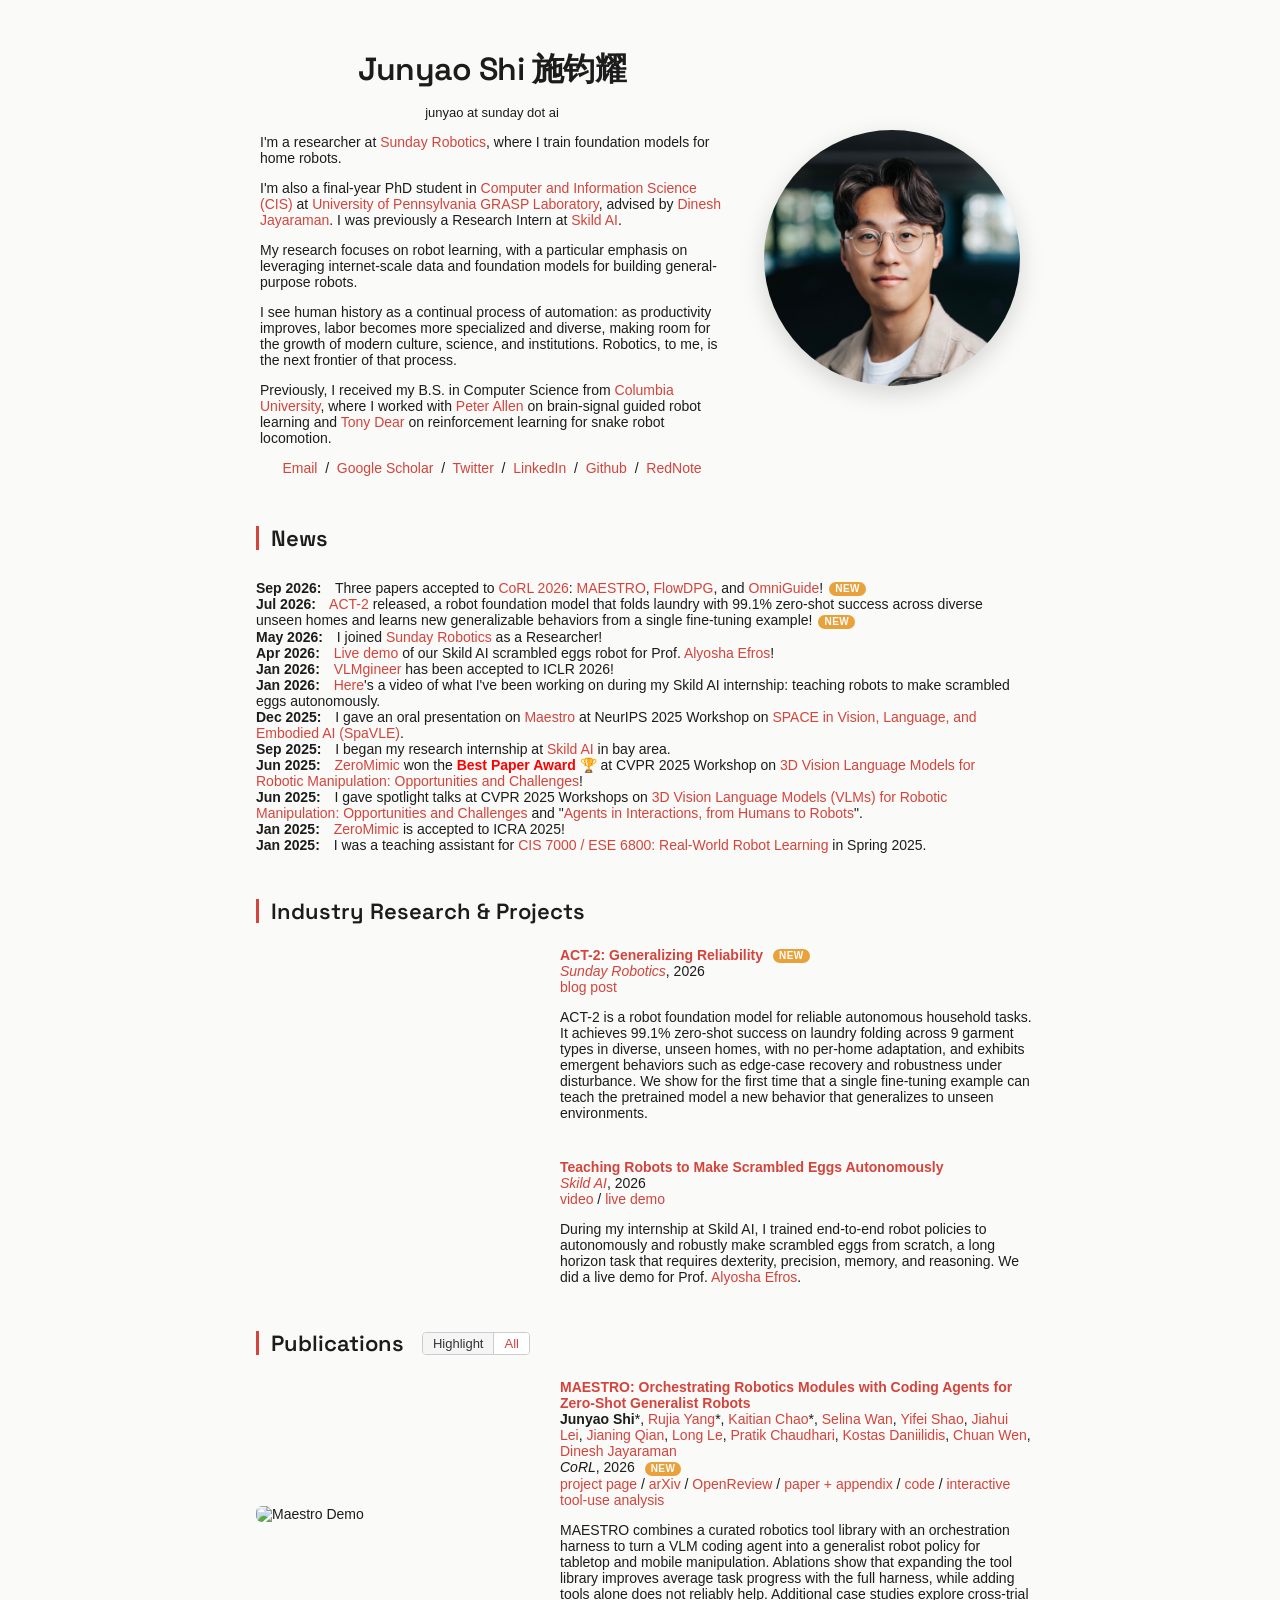
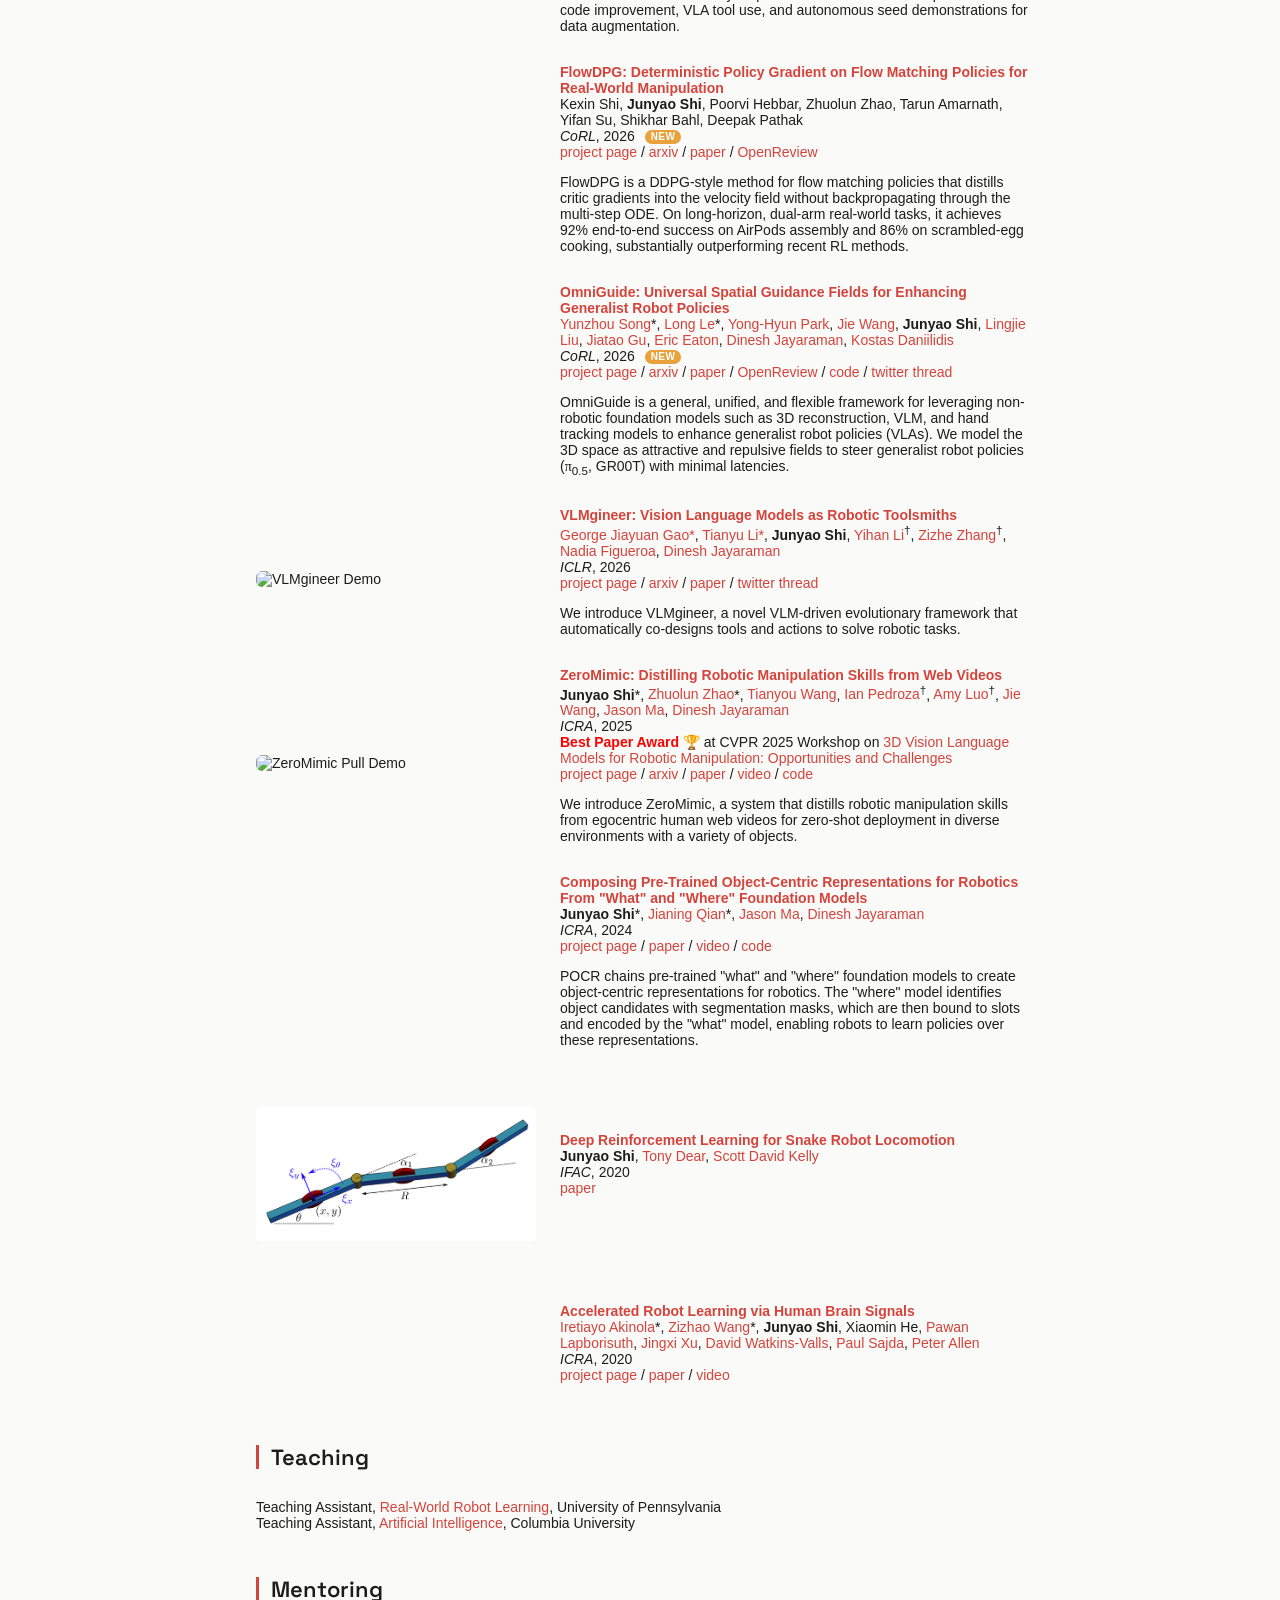
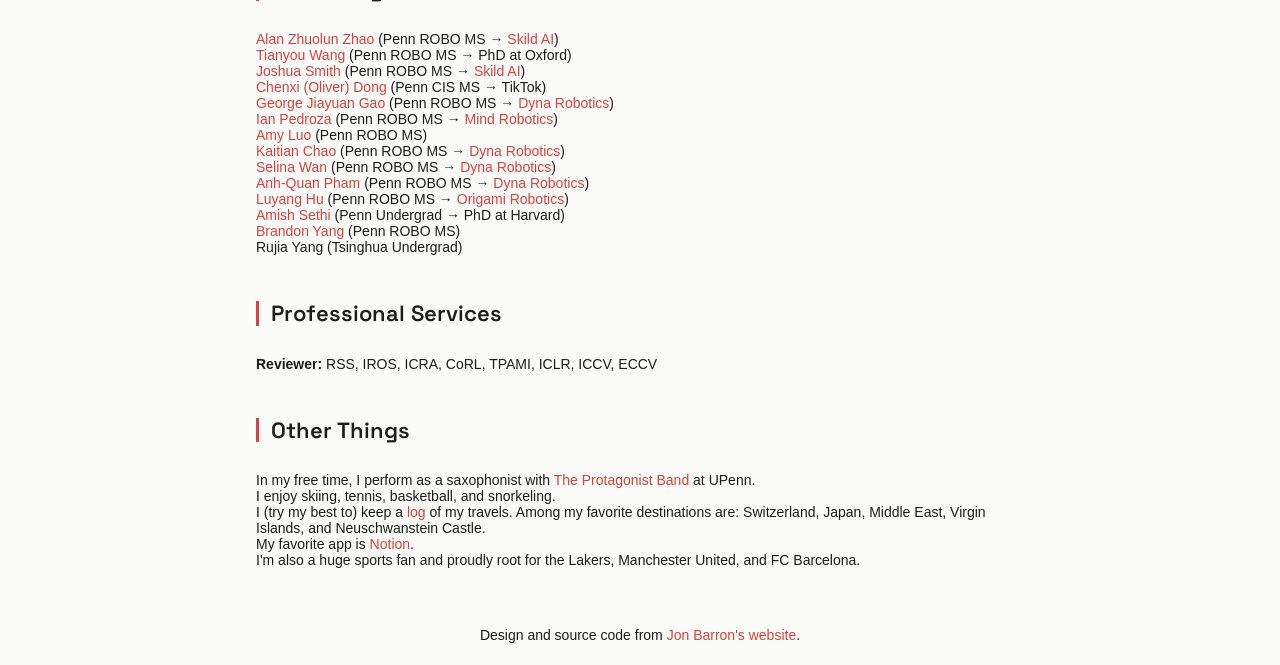
==== commit 0085a8c7: "Add MAESTRO arXiv link" ====
--- a/index.html
+++ b/index.html
@@ -224,9 +224,11 @@
         <br>
         <a href="https://maestro-robot.github.io/">project page</a>
         /
+        <a href="https://arxiv.org/abs/2511.00917">arXiv</a>
+        /
         <a href="https://openreview.net/forum?id=BxW31Dilgn">OpenReview</a>
         /
-        <a href="data/MAESTRO.pdf">paper + appendix</a>
+        <a href="data/MAESTRO.pdf?v=739f0f5e">paper + appendix</a>
         /
         <a href="https://github.com/penn-pal-lab/maestro">code</a>
         /
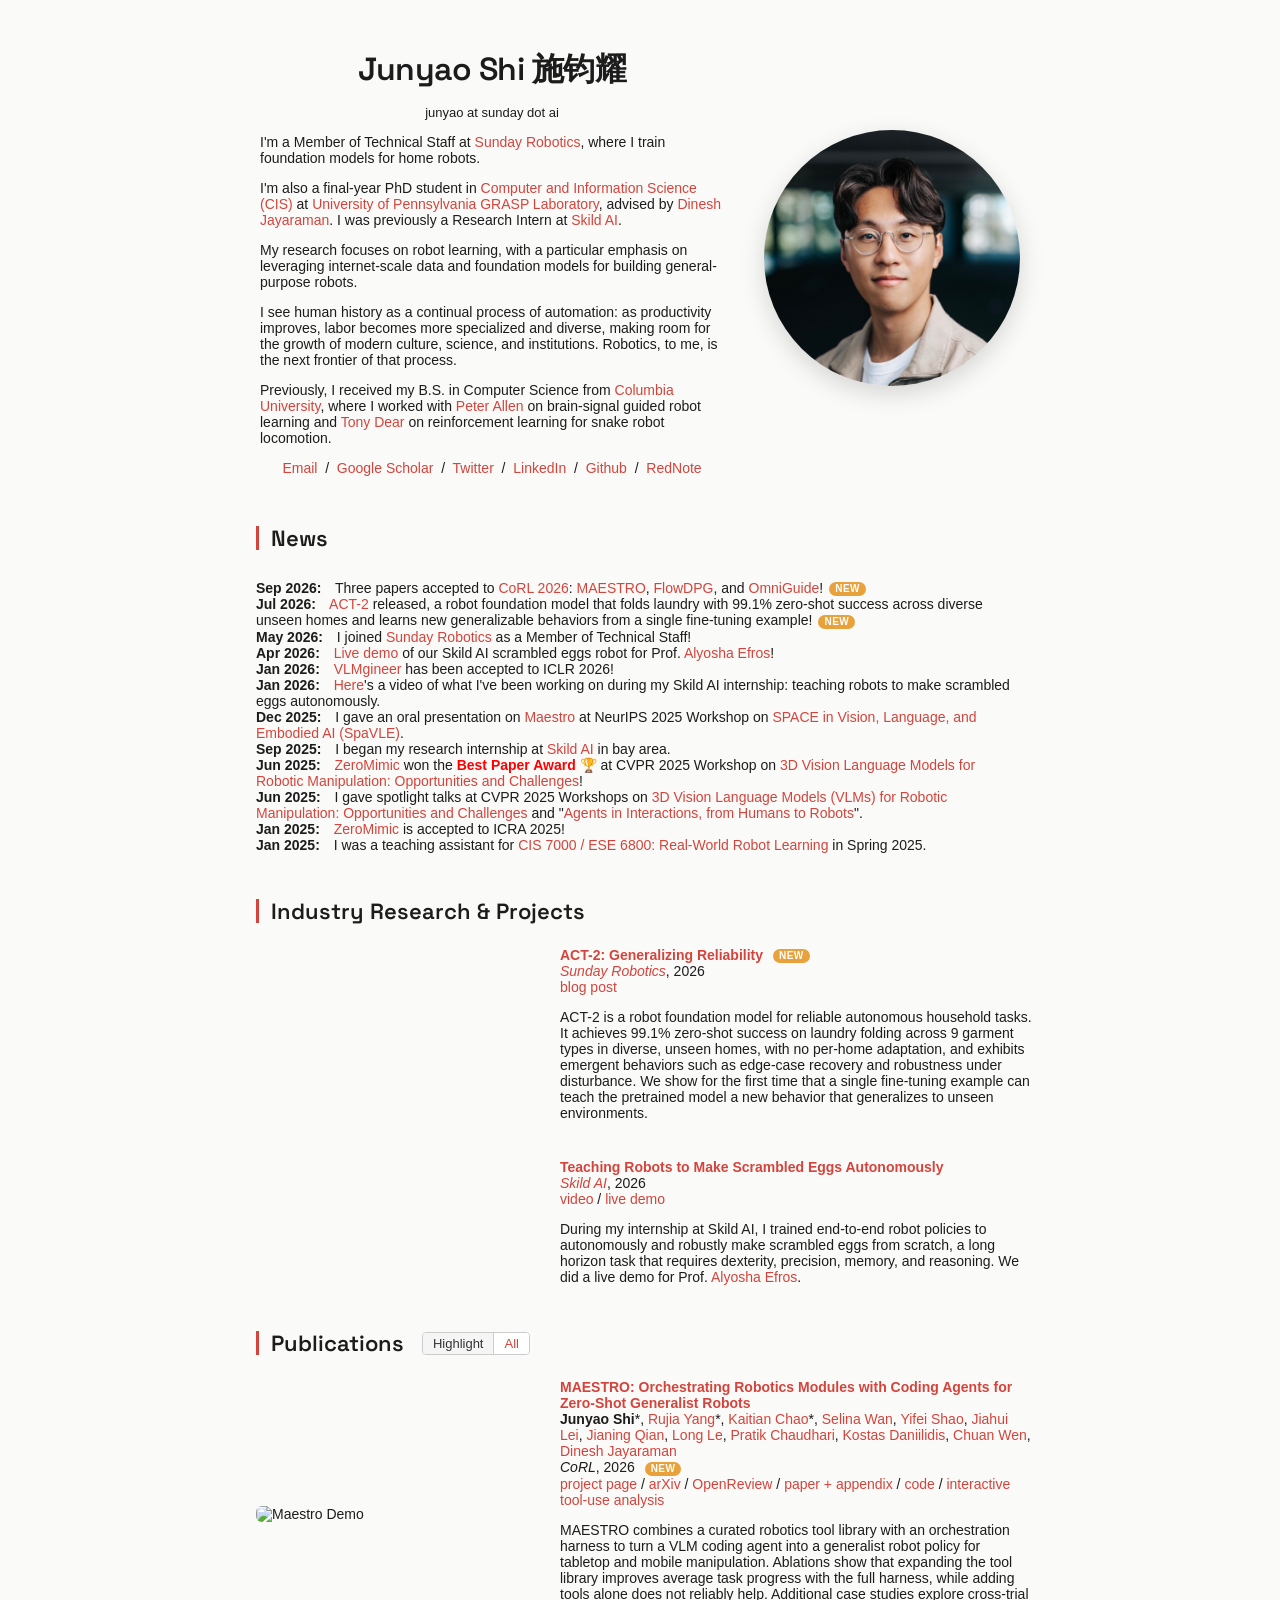
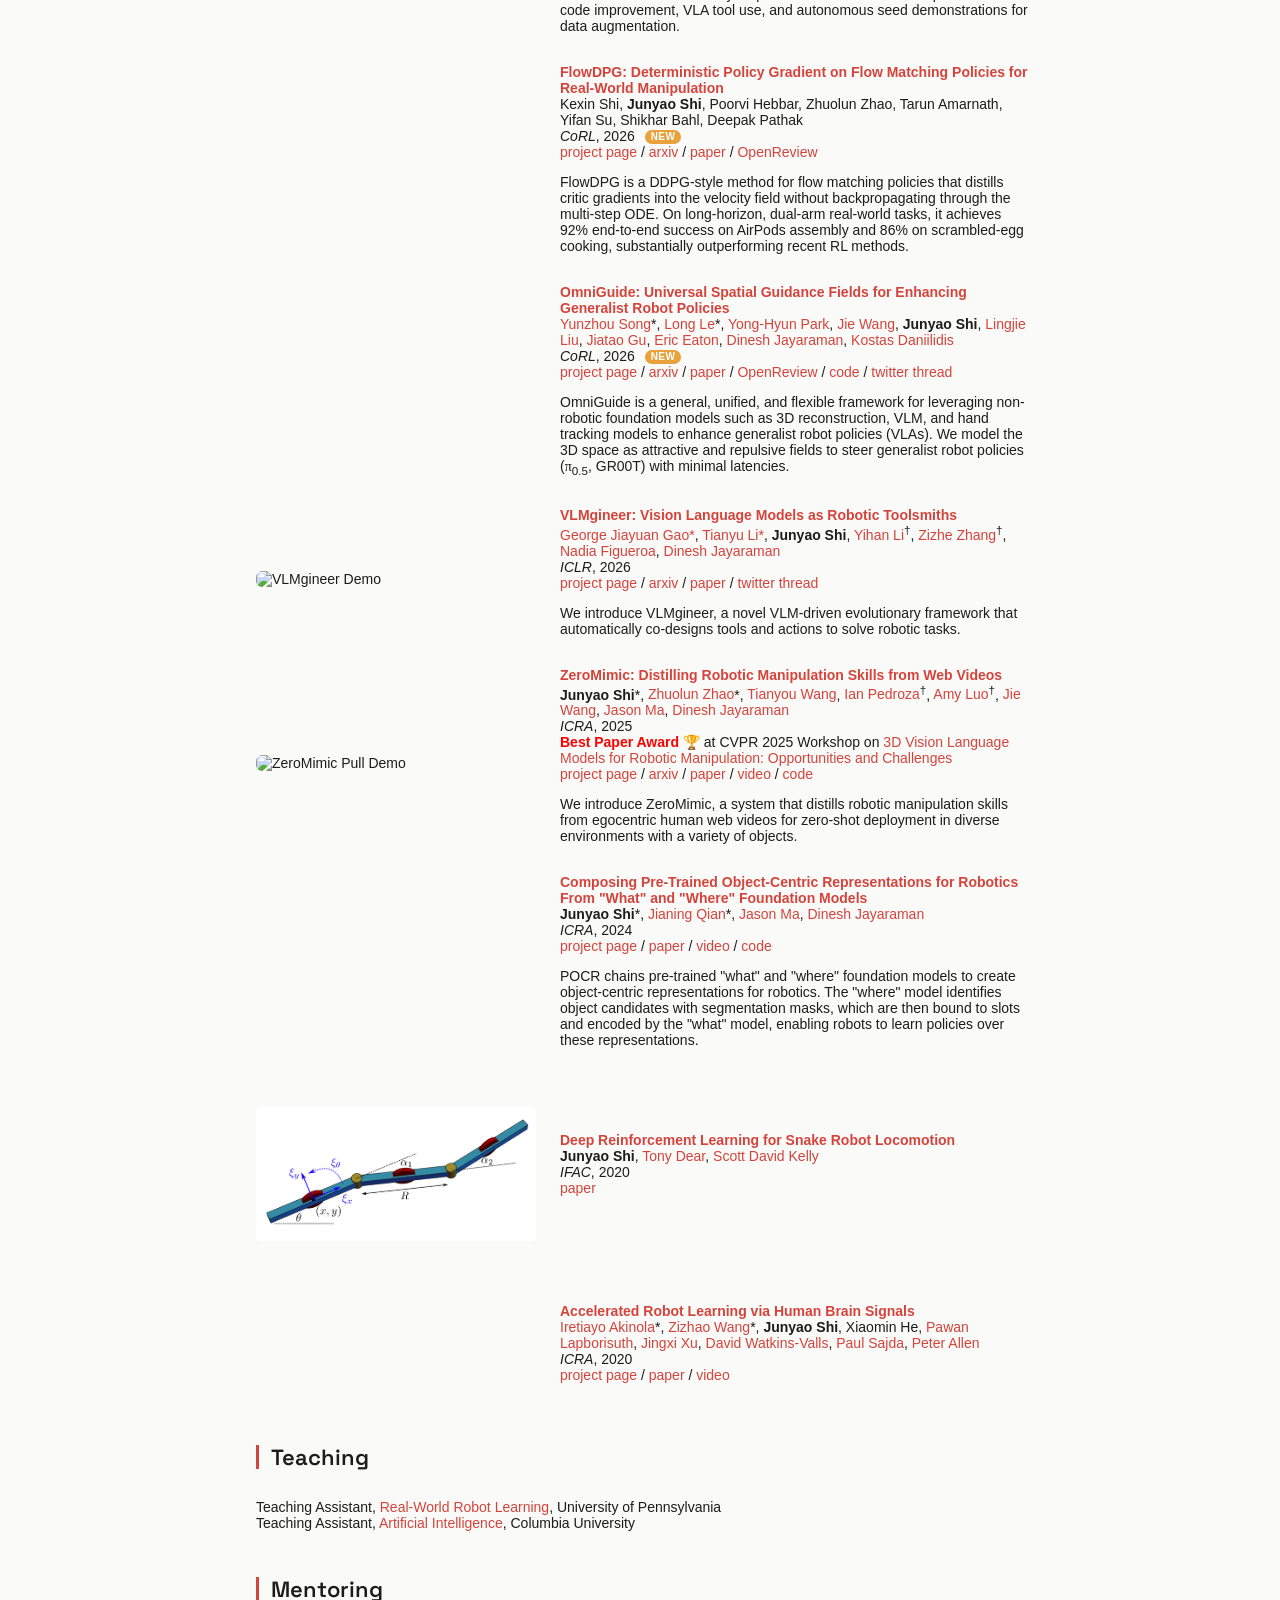
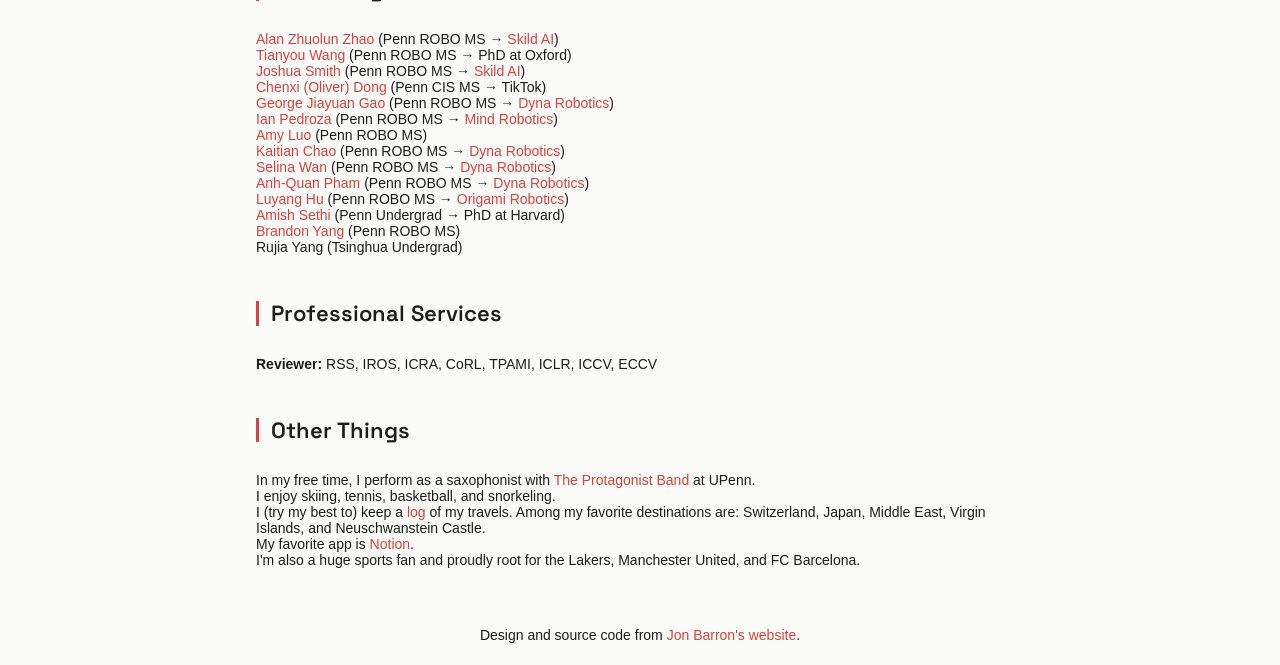
==== commit e4033063: "Update Sunday title to Member of Technical Staff" ====
--- a/index.html
+++ b/index.html
@@ -29,7 +29,7 @@
                 <p style="text-align: center; font-size: small;">
                   junyao at sunday dot ai
                 </p>
-                <p>I'm a researcher at <a href="https://sunday.ai">Sunday Robotics</a>, where I train foundation models for home robots.
+                <p>I'm a Member of Technical Staff at <a href="https://sunday.ai">Sunday Robotics</a>, where I train foundation models for home robots.
                 </p>
                 <p>I'm also a final-year PhD student in <a href="https://www.cis.upenn.edu/">Computer and Information Science (CIS)</a>
                   at <a href="https://www.upenn.edu/">University of Pennsylvania</a> <a href="https://www.grasp.upenn.edu/">GRASP Laboratory</a>,
@@ -82,7 +82,7 @@
                 <ul style="list-style-type: none; padding-left: 0;">
                   <li><strong style="margin-right: 10px;">Sep 2026:</strong> Three papers accepted to <a href="https://www.corl.org/">CoRL 2026</a>: <a href="https://maestro-robot.github.io/">MAESTRO</a>, <a href="https://flowdpg.github.io/">FlowDPG</a>, and <a href="https://omniguide.github.io/">OmniGuide</a>!<span class="new-badge">New</span></li>
                   <li><strong style="margin-right: 10px;">Jul 2026:</strong> <a href="https://www.sunday.ai/blog/act-2-preview">ACT-2</a> released, a robot foundation model that folds laundry with 99.1% zero-shot success across diverse unseen homes and learns new generalizable behaviors from a single fine-tuning example!<span class="new-badge">New</span></li>
-                  <li><strong style="margin-right: 10px;">May 2026:</strong> I joined <a href="https://sunday.ai">Sunday Robotics</a> as a Researcher!</li>
+                  <li><strong style="margin-right: 10px;">May 2026:</strong> I joined <a href="https://sunday.ai">Sunday Robotics</a> as a Member of Technical Staff!</li>
                   <li><strong style="margin-right: 10px;">Apr 2026:</strong> <a href="https://x.com/JunyaoShi/status/2042015315794800910?s=20">Live demo</a> of our Skild AI scrambled eggs robot for Prof. <a href="https://people.eecs.berkeley.edu/~efros/">Alyosha Efros</a>!</li>
                   <li><strong style="margin-right: 10px;">Jan 2026:</strong> <a href="https://vlmgineer.github.io/release">VLMgineer</a> has been accepted to ICLR 2026!</li>
                   <li><strong style="margin-right: 10px;">Jan 2026:</strong> <a href="https://x.com/JunyaoShi/status/2010837806328004721">Here</a>'s a video of what I've been working on during my Skild AI internship: teaching robots to make scrambled eggs autonomously.</li>
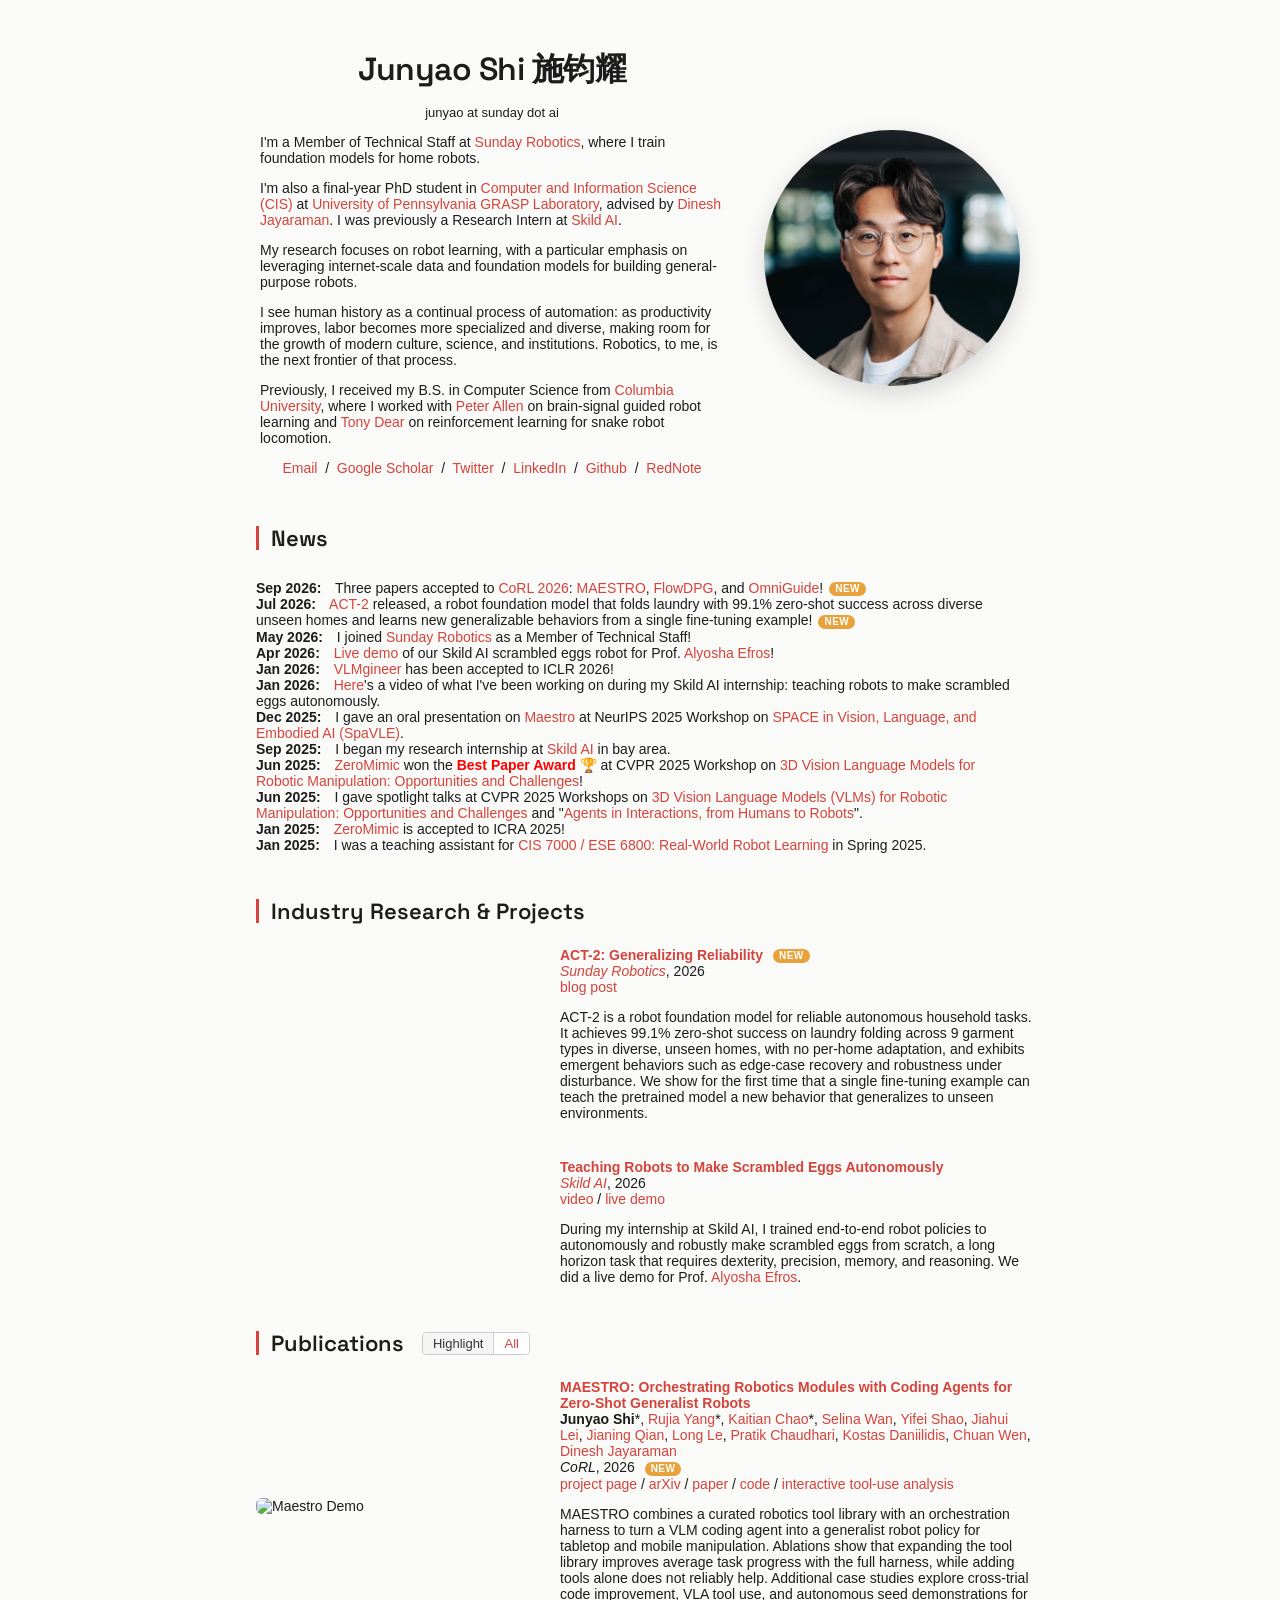
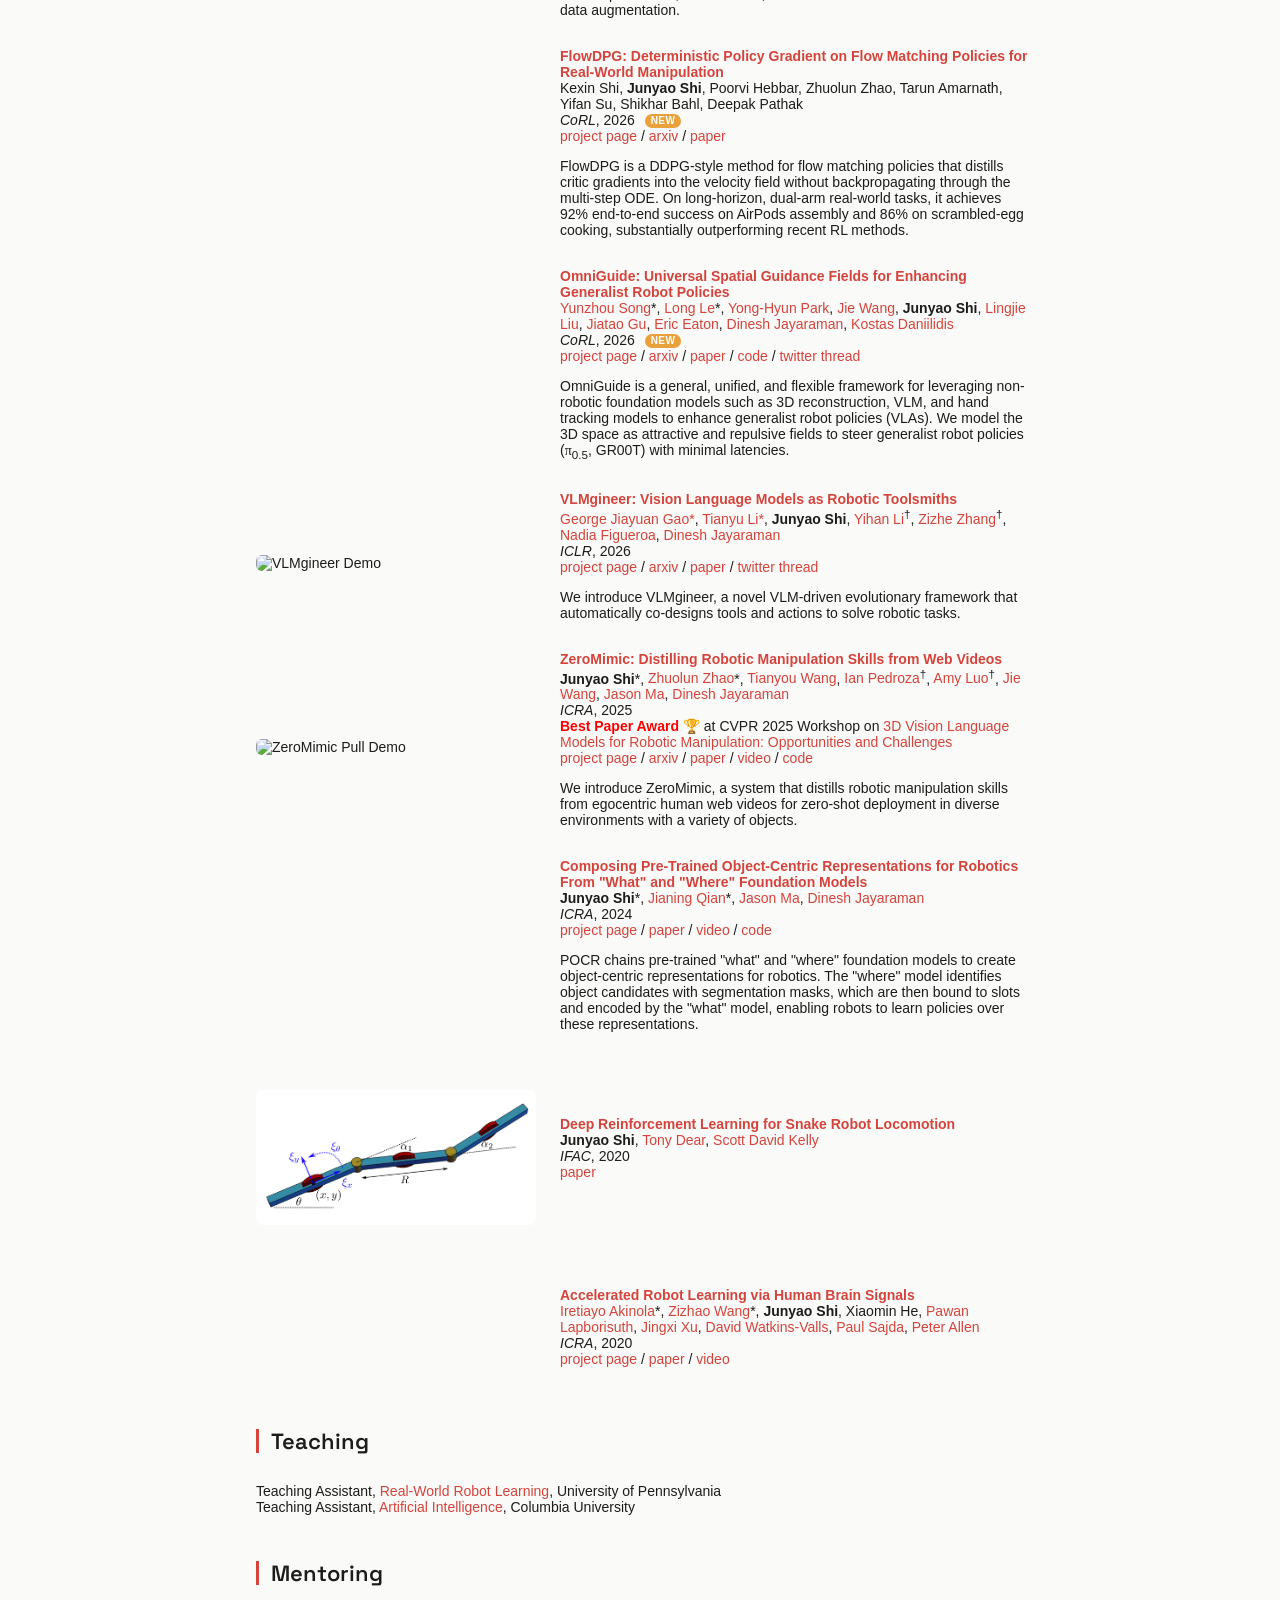
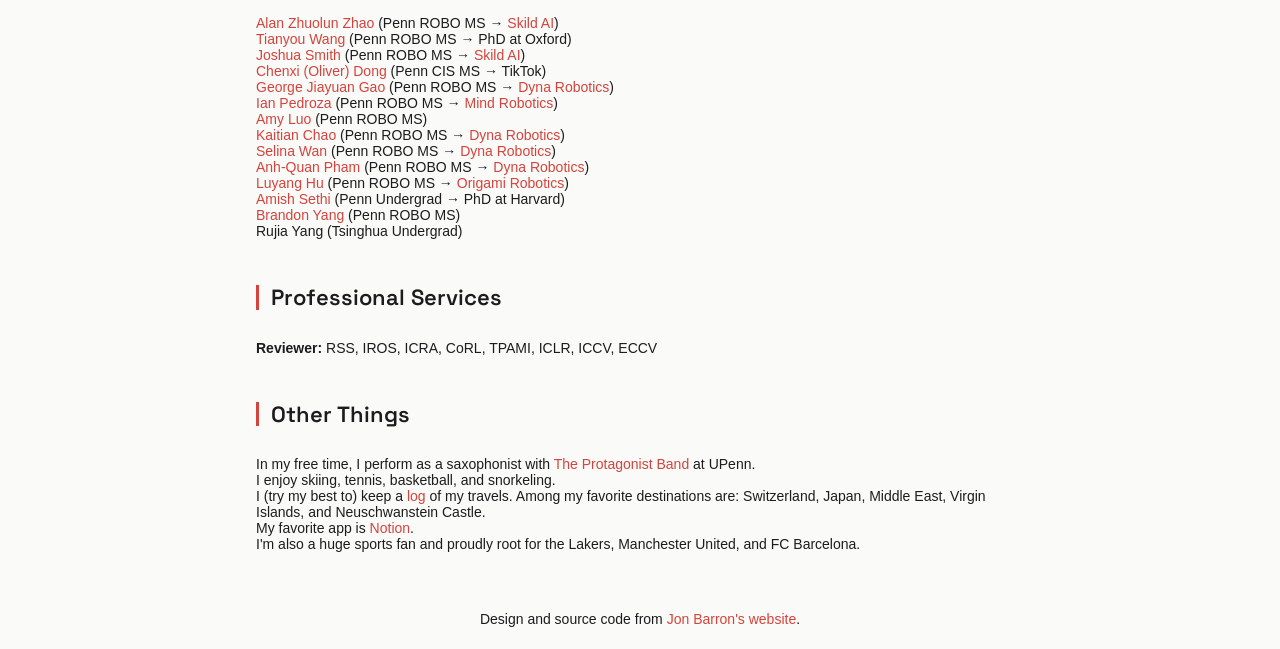
==== commit d966a1f3: "Simplify publication links Removed OpenReview links and updated paper link." ====
--- a/index.html
+++ b/index.html
@@ -226,9 +226,7 @@
         /
         <a href="https://arxiv.org/abs/2511.00917">arXiv</a>
         /
-        <a href="https://openreview.net/forum?id=BxW31Dilgn">OpenReview</a>
-        /
-        <a href="data/MAESTRO.pdf?v=739f0f5e">paper + appendix</a>
+        <a href="data/MAESTRO.pdf?v=739f0f5e">paper</a>
         /
         <a href="https://github.com/penn-pal-lab/maestro">code</a>
         /
@@ -274,8 +272,6 @@
         <a href="https://arxiv.org/abs/2606.22303">arxiv</a>
         /
         <a href="https://flowdpg.github.io/static/images/main.pdf">paper</a>
-        /
-        <a href="https://openreview.net/forum?id=Wv9xF5Ii7L">OpenReview</a>
         <p></p>
         <p>
           FlowDPG is a DDPG-style method for flow matching policies that distills critic gradients into the velocity field without backpropagating through the multi-step ODE. On long-horizon, dual-arm real-world tasks, it achieves 92% end-to-end success on AirPods assembly and 86% on scrambled-egg cooking, substantially outperforming recent RL methods.
@@ -319,8 +315,6 @@
         <a href="https://arxiv.org/abs/2603.10052">arxiv</a>
         /
         <a href="https://arxiv.org/pdf/2603.10052">paper</a>
-        /
-        <a href="https://openreview.net/forum?id=PEWWDUL10X">OpenReview</a>
         /
         <a href="https://github.com/daniilidis-group/OmniGuide">code</a>
         /
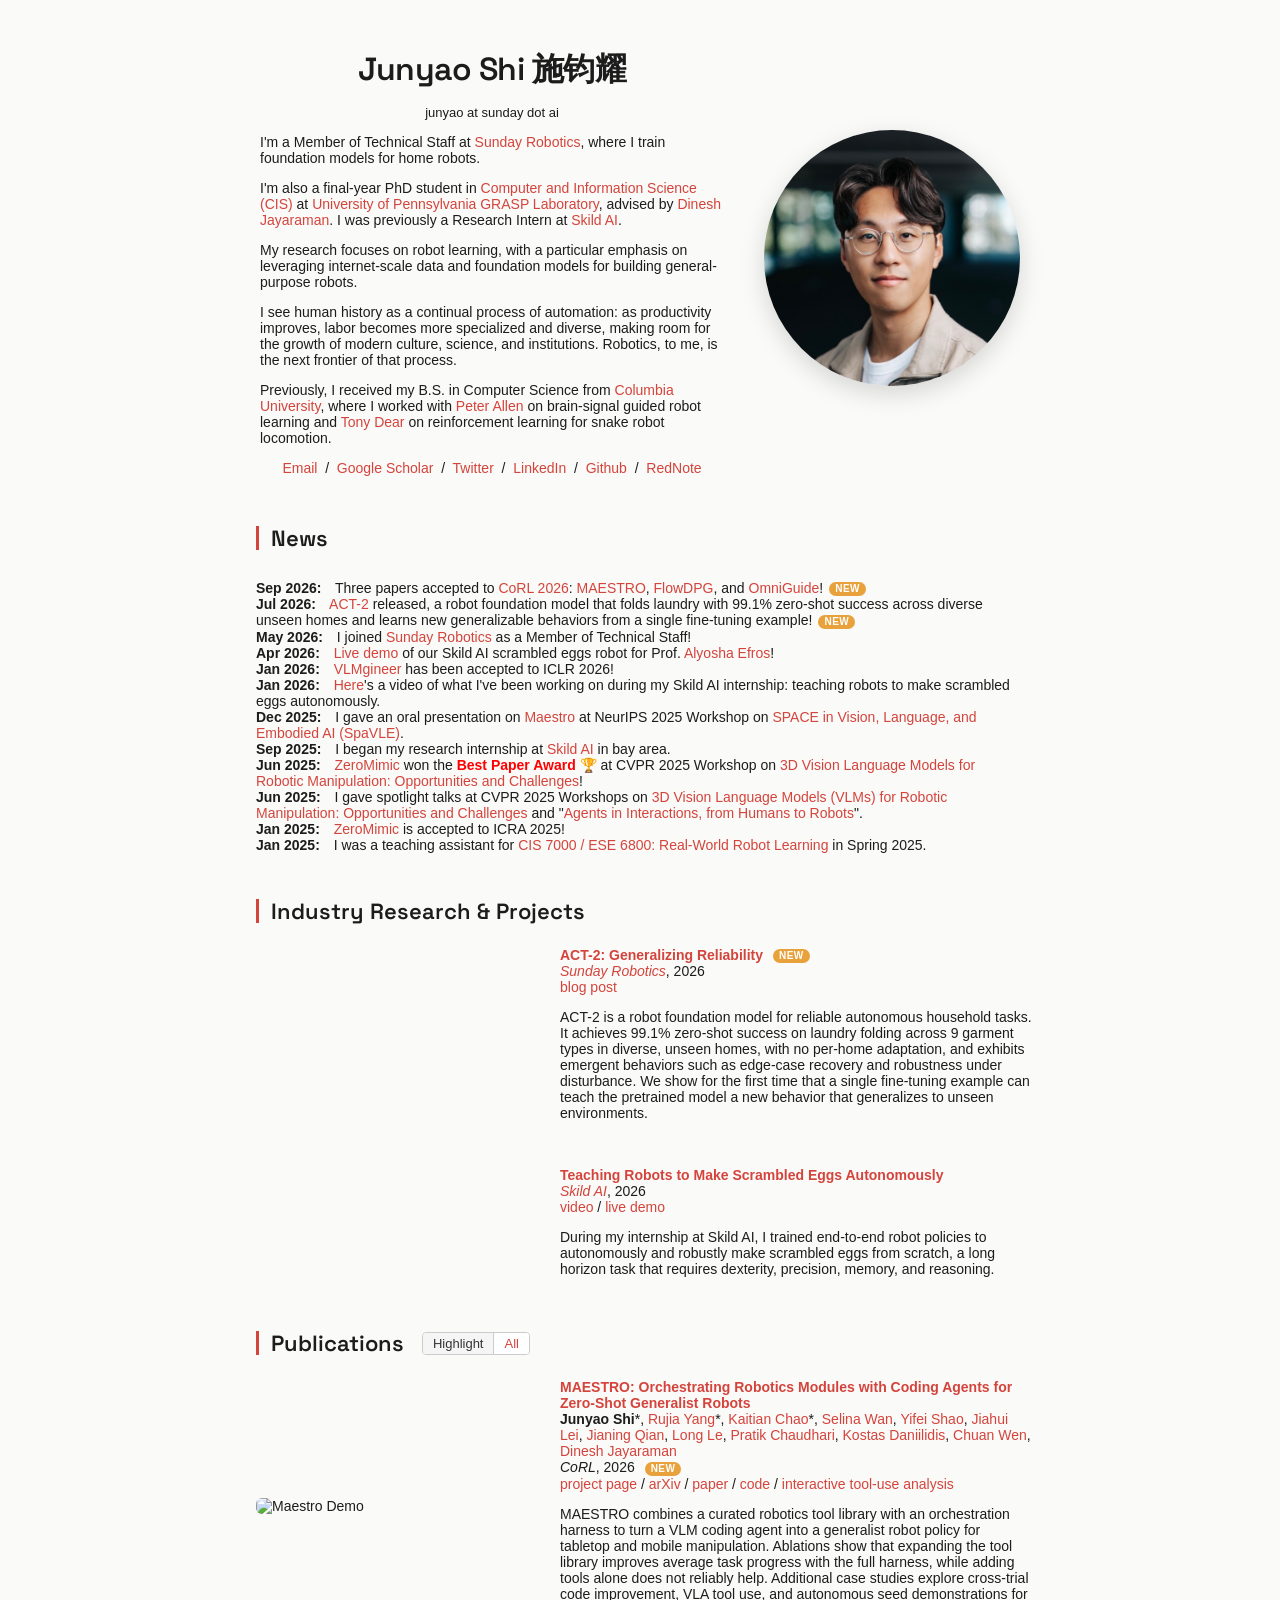
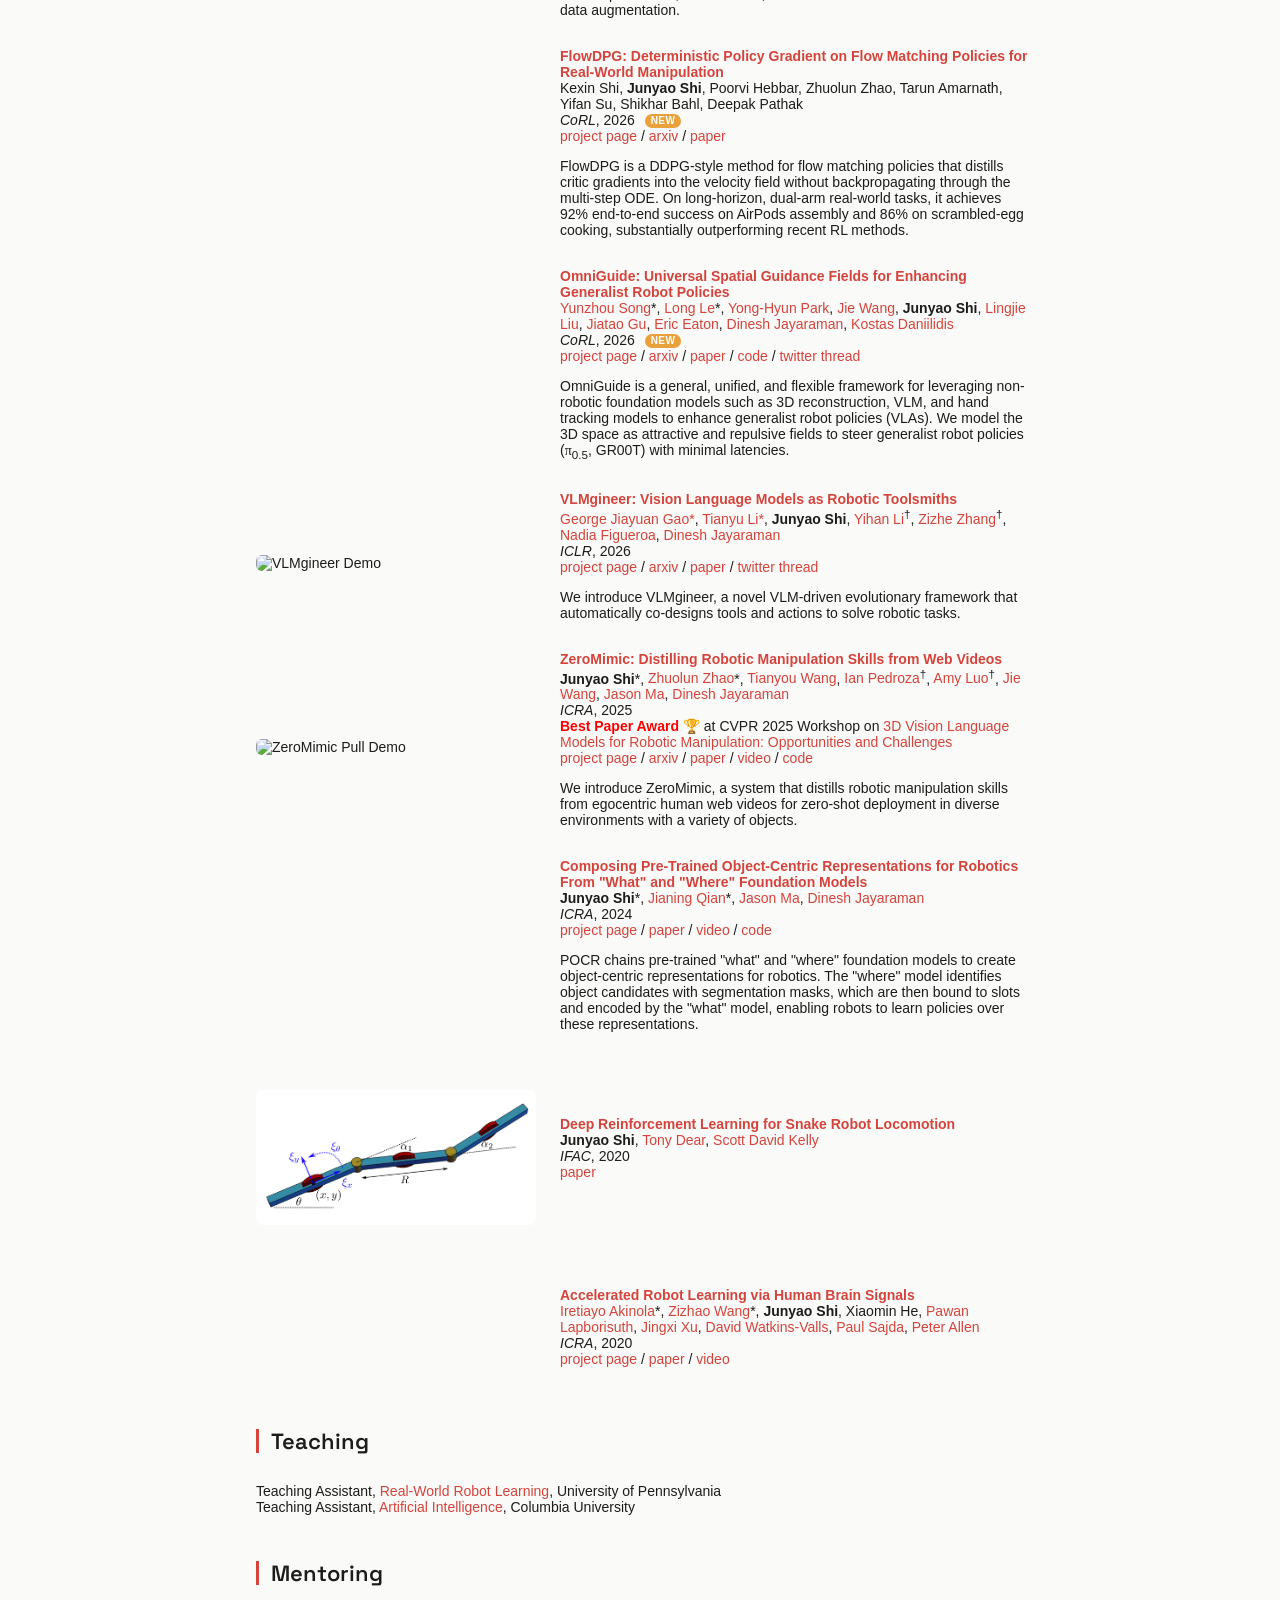
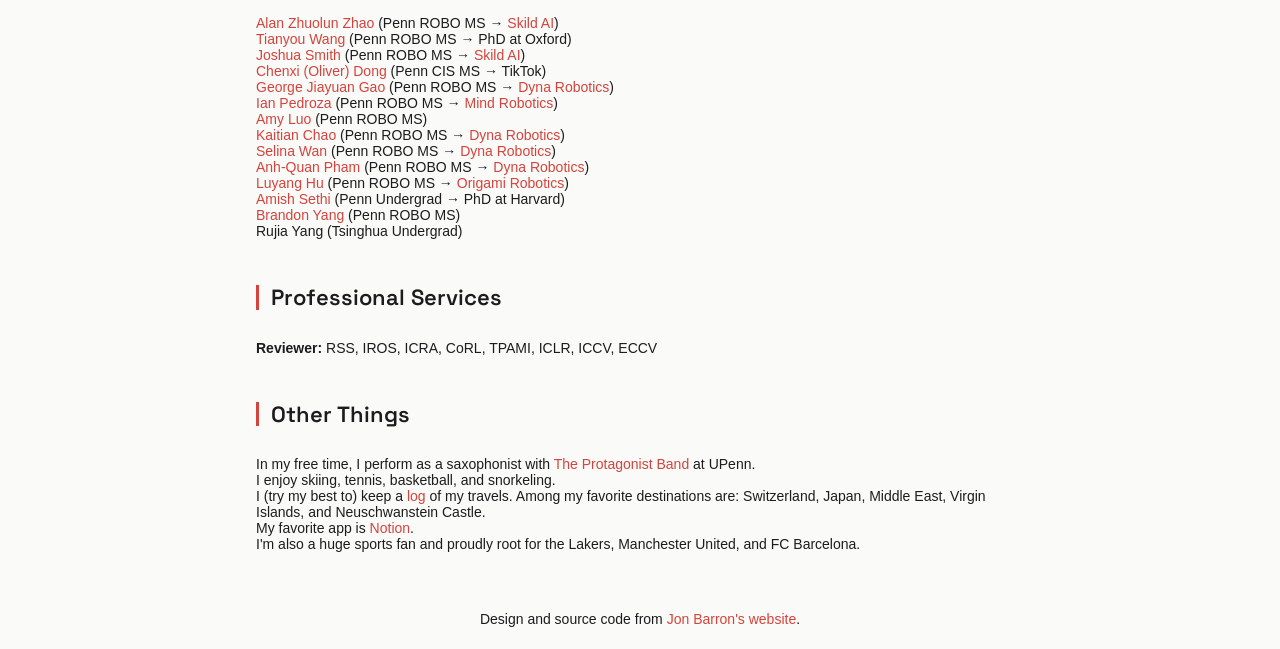
==== commit 98021552: "Remove live-demo sentence from Skild AI description" ====
--- a/index.html
+++ b/index.html
@@ -168,7 +168,7 @@
         <a href="https://x.com/JunyaoShi/status/2042015315794800910?s=20">live demo</a>
         <p></p>
         <p>
-          During my internship at Skild AI, I trained end-to-end robot policies to autonomously and robustly make scrambled eggs from scratch, a long horizon task that requires dexterity, precision, memory, and reasoning. We did a live demo for Prof. <a href="https://people.eecs.berkeley.edu/~efros/">Alyosha Efros</a>.
+          During my internship at Skild AI, I trained end-to-end robot policies to autonomously and robustly make scrambled eggs from scratch, a long horizon task that requires dexterity, precision, memory, and reasoning.
         </p>
       </td>
     </tr>
